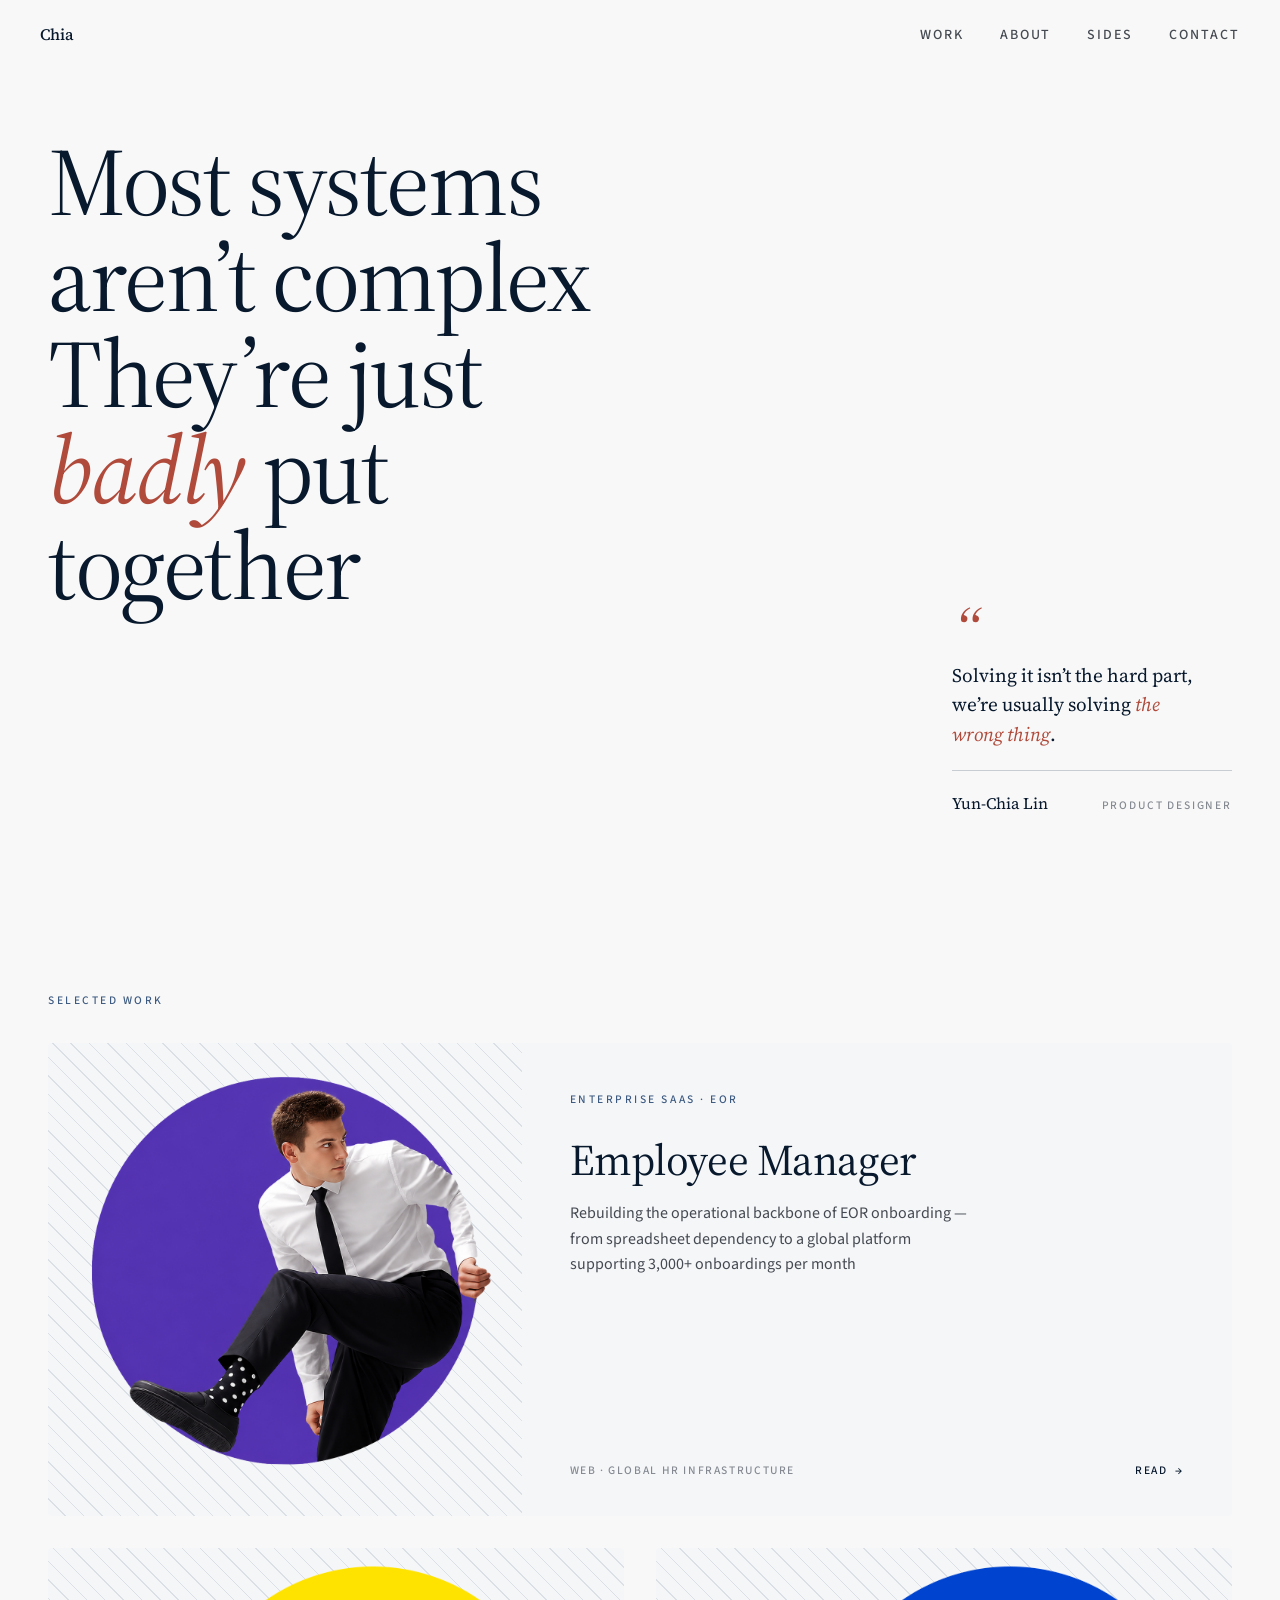
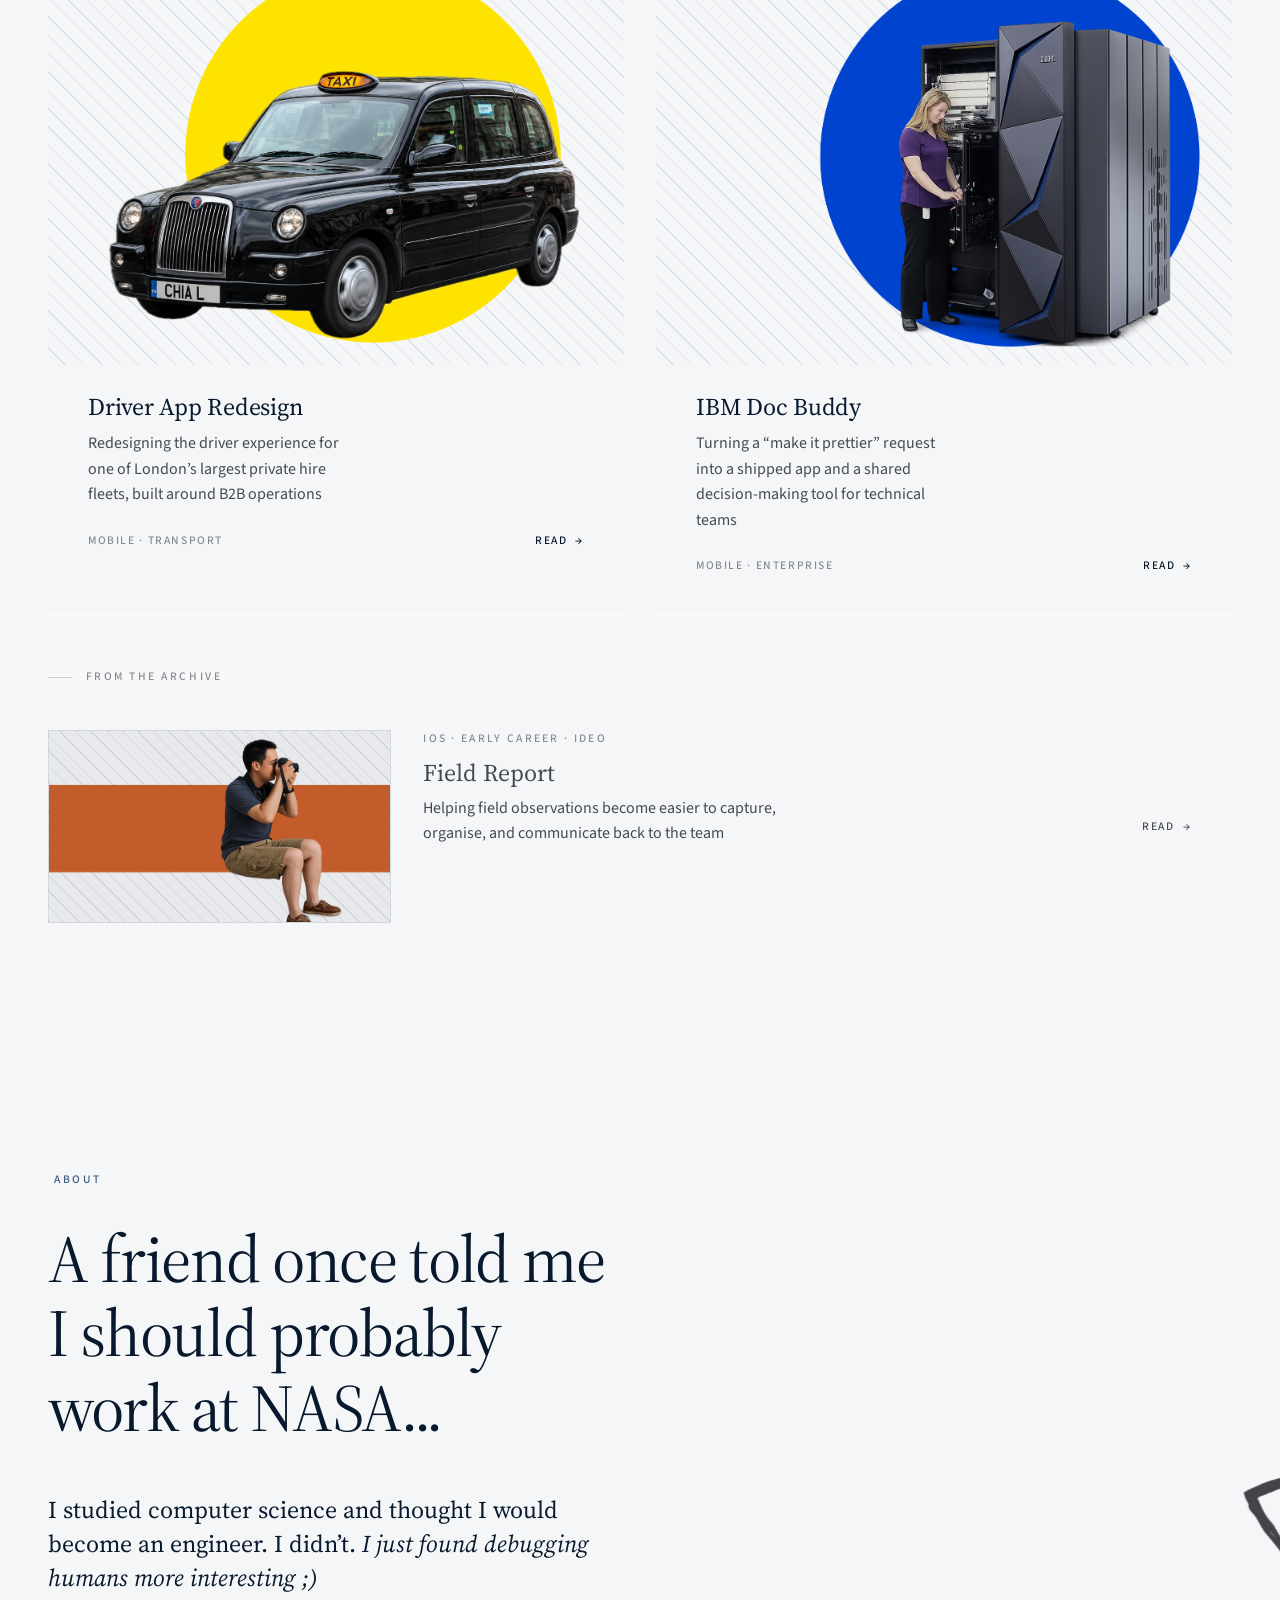
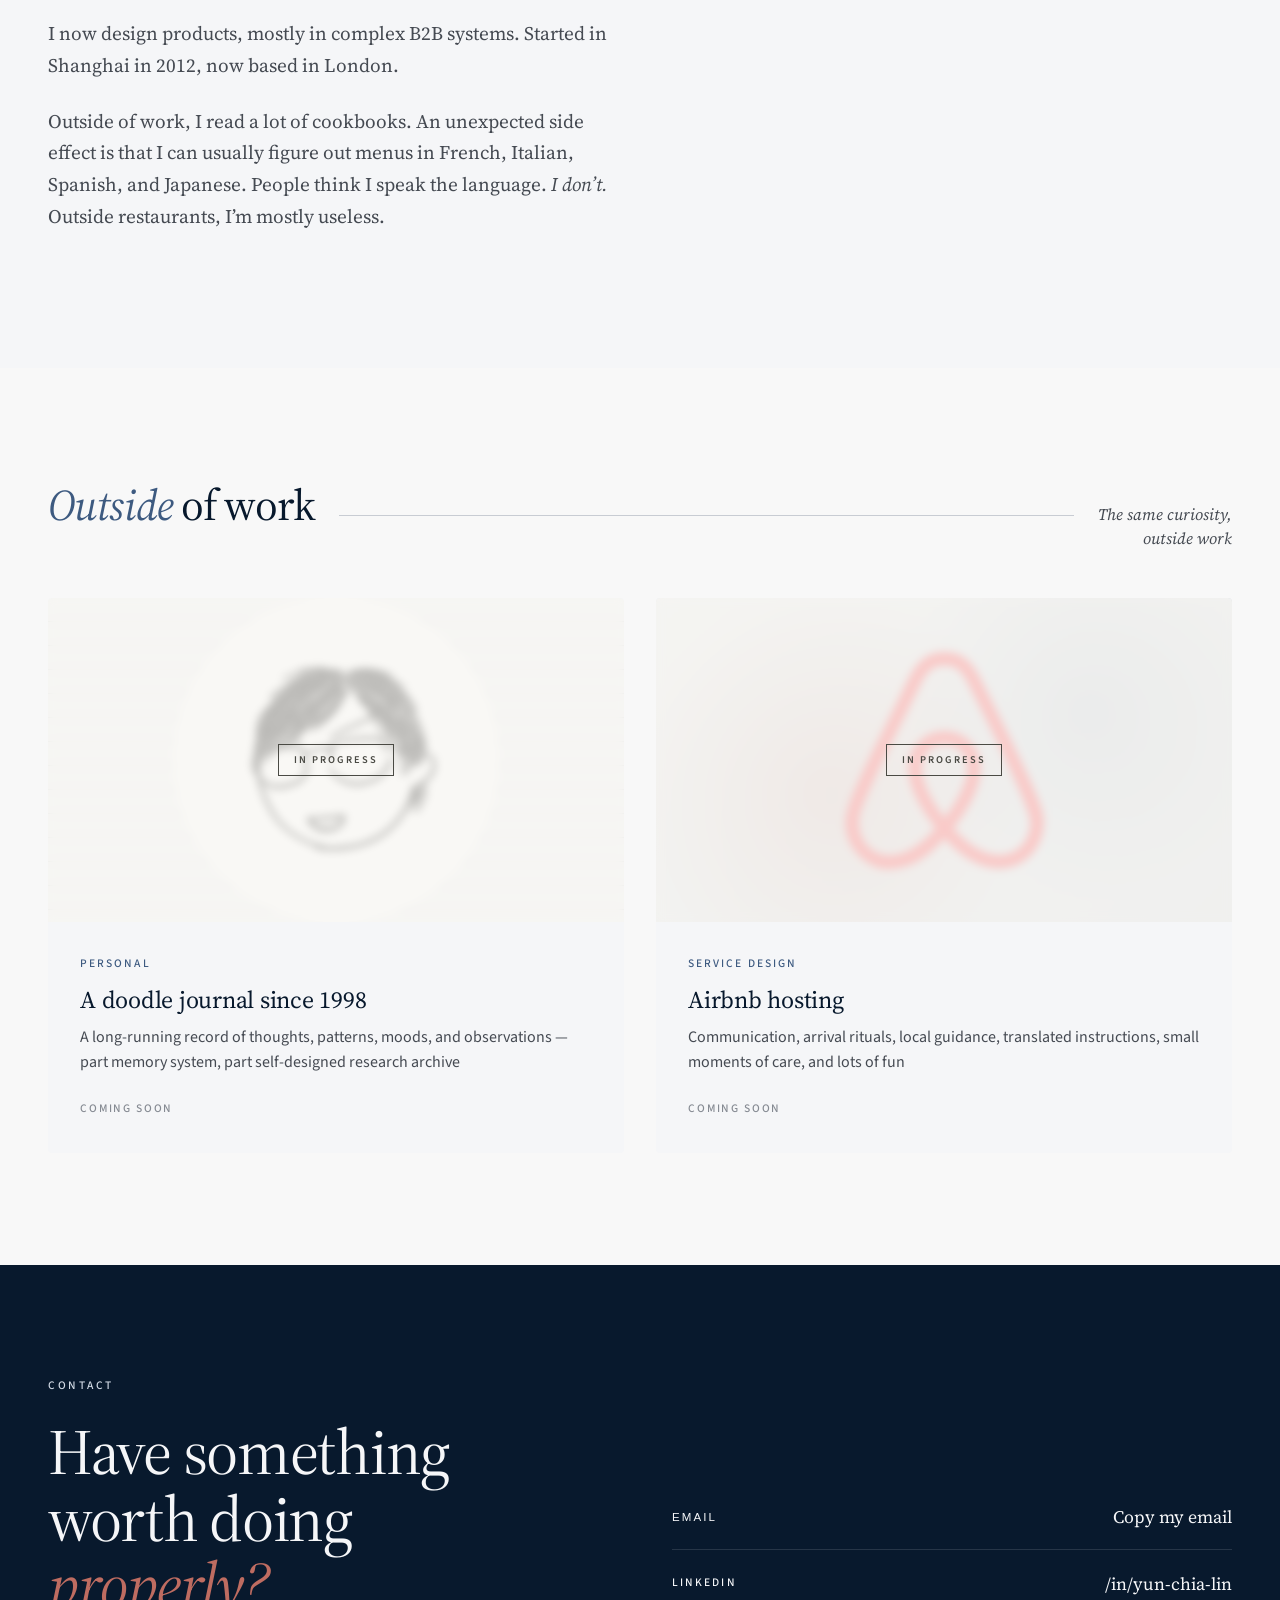
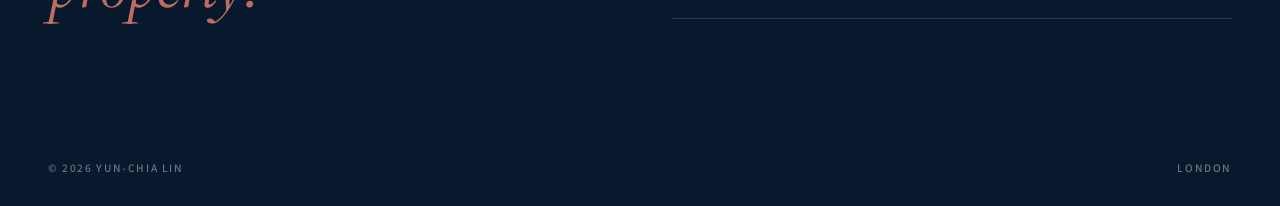
==== index.html @ 2fd7c0bf "added airbnb hosting draft" ====
<!DOCTYPE html><html lang="en"><head>


<meta charset="UTF-8">
<meta name="viewport" content="width=device-width, initial-scale=1.0">
<title>Yun-Chia Lin — Product Designer</title>
<meta name="description" content="Product designer with 10 years of experience. Based in London.">

<link rel="preconnect" href="https://fonts.googleapis.com">
<link rel="preconnect" href="https://fonts.gstatic.com" crossorigin="">
<link href="https://fonts.googleapis.com/css2?family=Source+Sans+3:wght@400;500;600&amp;family=Source+Serif+4:ital,opsz,wght@0,8..60,400;0,8..60,500;0,8..60,600;1,8..60,400&amp;display=swap" rel="stylesheet">

<link rel="stylesheet" href="assets/css/style.css">
<link rel="stylesheet" href="assets/css/index.css">

</head>
<body>

<a href="#main-content" class="skip-link">Skip to content</a>

<!-- NAV -->
<nav class="site-nav" id="siteNav">
  <a class="nav-logo" href="#top">Chia</a>
  <ul class="nav-links">
    <li><a href="#work">Work</a></li>
    <li><a href="#about">About</a></li>
    <li><a href="#side">Sides</a></li>
    <li><a href="#contact">Contact</a></li>
  </ul>
</nav>

<main id="main-content">

<!-- HERO -->
<header class="hero" id="top">
  <section class="hero-left">
    <div>
      <h1 class="hero-title">
        Most systems aren’t complex<br>
        They’re just <em>badly</em> put together
      </h1>
    </div>

  </section>

  <aside class="hero-right">
    <div class="hero-quote">
      <span class="mark">“</span>
      <p>Solving it isn’t the hard part, we’re usually solving <em>the wrong thing</em>.</p>
    </div>

    <div class="hero-sign">
      <span class="name">Yun-Chia Lin</span>
      <span>Product Designer</span>
    </div>
  </aside>
</header>

<!-- SELECTED WORK — INDEX-style head -->
<section class="section" id="work">
  <div class="container">
    <header class="head-index reveal">
      <div class="body">
        <div class="tag">Selected Work</div>
      </div>
    </header>

    <div class="work-grid">

      <!-- 01 — Employee Manager (featured) -->
      <a class="work-card feature reveal" href="work/employee-manager/index.html" aria-label="Employee Manager — Enterprise SaaS case study">
        <div class="thumb thumb-feature">
          <img src="assets/images/home/em-cover.png" alt="Employee Manager preview" loading="lazy">
        </div>
        <div class="body">
          <div>
            <div class="feature-tag">Enterprise SaaS · EOR</div>
            <h3 class="title">Employee Manager</h3>
            <p class="desc">
              Rebuilding the operational backbone of EOR onboarding — from spreadsheet dependency to a global platform supporting 3,000+ onboardings per month</p>
          </div>
          <div class="meta">
            <span>Web · Global HR infrastructure</span>
            <span class="read">Read <span class="arrow" aria-hidden="true">→</span></span>
          </div>
        </div>
      </a>

      <!-- 02 — Driver App -->
      <a class="work-card overflow-img reveal" data-delay="1" href="work/driver-app/index.html" aria-label="Driver App Redesign — Mobile Transport case study">
        <div class="thumb"><img src="assets/images/home/driver-cover.png" alt="Driver App Redesign preview" loading="lazy"></div>
        <h3 class="title">Driver App Redesign</h3>
        <p class="desc">Redesigning the driver experience for one of London’s largest private hire fleets, built around B2B operations</p>
        <div class="meta">
          <span>Mobile · Transport</span>
          <span class="read">Read <span class="arrow" aria-hidden="true">→</span></span>
        </div>
      </a>

      <!-- 03 — Doc Buddy -->
      <a class="work-card overflow-img reveal" data-delay="2" href="work/doc-buddy/index.html" aria-label="IBM Doc Buddy — Mobile Enterprise case study">
        <div class="thumb"><img src="assets/images/home/docbuddy-cover.png" alt="IBM Doc Buddy preview" loading="lazy"></div>
        <h3 class="title">IBM Doc Buddy</h3>
        <p class="desc">Turning a “make it prettier” request into a shipped app and a shared decision-making tool for technical teams</p>
        <div class="meta">
          <span>Mobile · Enterprise</span>
          <span class="read">Read <span class="arrow" aria-hidden="true">→</span></span>
        </div>
      </a>

    </div>

    <!-- Archive — older work, lighter visual weight -->
    <div class="archive-label reveal">From the archive</div>
    <a class="archive-card overflow-img reveal" data-delay="1" href="work/field-report/index.html" aria-label="Field Report — iOS IDEO case study">
      <div class="thumb">
        <img src="assets/images/home/fieldreport-cover.png" alt="Field Report preview" loading="lazy">
      </div>
      <div class="body">
        <span class="tag">iOS · Early career · IDEO</span>
        <h3 class="title">Field Report</h3>
        <p class="desc">Helping field observations become easier to capture, organise, and communicate back to the team</p>
      </div>
      <span class="arrow">Read <span aria-hidden="true">→</span></span>
    </a>
  </div>
</section>

<!-- ABOUT — STATEMENT-style head -->
<section class="section" id="about">
  <div class="container">
    <div class="about-wrap">
      <div class="about-left reveal">
        <div class="head-statement">
          <div class="tag">About</div>
          <h2 class="title">A friend once told me I should probably work at NASA...</h2>
        </div>
        <p>I studied computer science and thought I would become an engineer. I didn’t. <em> I just found debugging humans more interesting ;)</em></p>
        <p>I now design products, mostly in complex B2B systems. Started in Shanghai in 2012, now based in London. </p>
        <p>Outside of work, I read a lot of cookbooks. An unexpected side effect is that I can usually figure out menus in French, Italian, Spanish, and Japanese. People think I speak the language. <em> I don’t.</em> Outside restaurants, I’m mostly useless.</p>
      </div>

      <div class="about-right reveal" data-delay="1">
        <img src="assets/images/home/about_img.png" alt="Debugging on human is more interesting" loading="lazy">
      </div>
    </div>
  </div>
</section>

<!-- SIDE PROJECTS — INLINE-RULE head -->
<section class="section" id="side">
  <div class="container">
    <header class="head-inline reveal">
      <h2 class="title"><em>Outside</em> of work</h2>
      <span class="rule" aria-hidden="true"></span>
      <p class="caption">The same curiosity,<br>outside work</p>
    </header>

    <div class="side-grid">
      <div class="side-card reveal">
        <div class="side-thumb doodle">
          <img src="assets/images/home/doodle-cover.png" alt="Doodle journal" loading="lazy">
          <div class="wip-overlay" aria-hidden="true"><span>In progress</span></div>
        </div>
        <div class="side-body">
          <span class="side-tag">Personal</span>
          <h3 class="side-title">A doodle journal since 1998</h3>
          <p class="side-desc">A long-running record of thoughts, patterns, moods, and observations — part memory system, part self-designed research archive</p>
          <span class="side-wip-label">Coming soon</span>
        </div>
      </div>

      <div class="side-card reveal" data-delay="1">
        <div class="side-thumb airbnb">
          <img src="assets/images/home/airbnb-cover.png" alt="Airbnb hosting" loading="lazy">
          <div class="wip-overlay" aria-hidden="true"><span>In progress</span></div>
        </div>
        <div class="side-body">
          <span class="side-tag">Service Design</span>
          <h3 class="side-title">Airbnb hosting</h3>
          <p class="side-desc">Communication, arrival rituals, local guidance, translated instructions, small moments of care, and lots of fun</p>
          <span class="side-wip-label">Coming soon</span>
        </div>
      </div>
    </div>
  </div>
</section>

<!-- CONTACT -->
<section class="contact" id="contact">
  <div class="container">
    <div class="reveal">
      <div class="contact-eyebrow">Contact</div>
      <h2 class="contact-headline">Have something<br>worth doing<br><em>properly?</em></h2>
    </div>
    <div class="contact-list reveal" data-delay="1">
      <button class="copy-email-btn" type="button" aria-label="Copy email address to clipboard">
        <span class="k">Email</span>
        <span class="v" aria-live="polite">Copy my email</span>
      </button>
      <a href="https://linkedin.com/in/yunchialin" target="_blank" rel="noopener" aria-label="LinkedIn profile (opens in new tab)">
        <span class="k">LinkedIn</span>
        <span class="v">/in/yun-chia-lin</span>
      </a>
    </div>
  </div>
</section>

</main>

<footer>
  <div class="container">
    <div class="footer-inner">
      <span>© 2026 Yun-Chia Lin</span>
      <span>London</span>
    </div>
  </div>
</footer>

<script src="assets/js/index.js"></script>

</body></html>
---- assets/css/style.css ----
/* ─────────────────────────────────────────────
   PORTFOLIO — Global Stylesheet
   Yun-Chia Lin · 2026
   Shared by all pages. Page-specific styles live
   in index.css (homepage) or case-study.css (case studies).
   ───────────────────────────────────────────── */

/* ── TOKENS ── */
:root {
  --serif: 'Source Serif 4', Georgia, serif;
  --sans:  'Source Sans 3', system-ui, sans-serif;
  --yellow:        #F5D125;
  --yellow-muted:  #fdf3a3;
  --dark:          #1a1a18;
  --dark-surface:  #212119;
  --dark-surface-hover: #252521;
  --text-on-dark:  #a8a8a4;
  --mid:           #4a4a44;
  --light:         #f7f6f2;
  --white:         #ffffff;
  --col:         720px;
  --gap:         2rem;
}

/* ── RESET ── */
*, *::before, *::after { box-sizing: border-box; margin: 0; padding: 0; }
html { scroll-behavior: smooth; }
img { display: block; max-width: 100%; border-radius: 4px; }

/* ── SKIP LINK ── */
.skip-link {
  position: absolute;
  top: -100%;
  left: 1rem;
  z-index: 9999;
  padding: 0.75rem 1.25rem;
  background: var(--dark);
  color: var(--white);
  font-size: 0.8rem;
  font-weight: 600;
  letter-spacing: 0.1em;
  text-transform: uppercase;
  text-decoration: none;
  border-radius: 0 0 4px 4px;
  transition: top 0.2s ease;
}
.skip-link:focus { top: 0; }

/* ── FOCUS VISIBLE ── */
:focus-visible {
  outline: 2px solid currentColor;
  outline-offset: 3px;
  border-radius: 2px;
}

/* ── LAYOUT UTILITIES ── */
.container {
  max-width: 1100px;
  margin: 0 auto;
  padding: 0 3rem;
}
.section {
  padding: 7rem 0;
}
.section-sm {
  padding: 5rem 0;
}
.section-label {
  font-size: 0.7rem;
  letter-spacing: 0.2em;
  text-transform: uppercase;
  color: var(--mid);
  opacity: 0.6;
  margin-bottom: 0.75rem;
  font-weight: 500;
}
.section-title {
  font-family: var(--serif);
  font-size: clamp(1.8rem, 3vw, 2.6rem);
  font-weight: 400;
  line-height: 1.2;
  color: var(--dark);
  margin-bottom: 2rem;
  max-width: 30ch;
}
.body-text {
  font-size: 1rem;
  color: var(--mid);
  max-width: 72ch;
  line-height: 1.8;
  font-weight: 300;
}
.body-text + .body-text { margin-top: 1rem; }
.body-text strong { color: var(--dark); font-weight: 400; }
.divider {
  width: 48px;
  height: 2px;
  background: var(--yellow);
  margin: 2rem 0;
}

/* ── REVEAL ANIMATION ── */
.reveal {
  opacity: 0;
  transform: translateY(28px);
  transition: opacity 0.7s ease, transform 0.7s ease;
}
.reveal.visible {
  opacity: 1;
  transform: none;
}
.reveal-delay-1 { transition-delay: 0.1s; }
.reveal-delay-2 { transition-delay: 0.2s; }
.reveal-delay-3 { transition-delay: 0.3s; }
.reveal[data-delay="1"] { transition-delay: 0.08s; }
.reveal[data-delay="2"] { transition-delay: 0.16s; }
.reveal[data-delay="3"] { transition-delay: 0.24s; }

@media (prefers-reduced-motion: reduce) {
  .reveal {
    opacity: 1;
    transform: none;
    transition: none;
  }
}

/* ── RESPONSIVE ── */
@media (max-width: 900px) {
  .container { padding: 0 1.5rem; }
}
---- assets/css/index.css ----
/* ─────────────────────────────────────────
   v2 — Split Frame (revised)
   Palette: warm bone, near-black, muted sage accent
   Type:    Source Serif 4 + Source Sans 3
   ───────────────────────────────────────── */
:root {
  --bg:          oklch(98% 0 0);
  --bg-soft:     #e3e6ea;
  --paper:       #f5f6f8;   /* lighter cool paper */
  --ink:         #08192D;
  --ink-soft:    #454a52;
  --ink-muted:   #858a92;
  --rule:        #c8ccd3;
  --accent:      #3d5a80;   /* muted dusty blue (primary) */
  --accent-soft: #d3dbe6;
  --contrast:    #b04a3b;   /* warm terracotta (counterpoint) */
  --contrast-soft:#ecd6cf;
  --serif:       'Source Serif 4', Georgia, serif;
  --sans:        'Source Sans 3', system-ui, sans-serif;

  /* ── Type scale ── */
  --text-2xs:  0.65rem;   /* 10.4px — tiny labels, WIP badges */
  --text-xs:   0.72rem;   /* 11.5px — all-caps meta, tags, eyebrows */
  --text-sm:   0.875rem;  /* 14px   — nav links, secondary UI, captions */
  --text-base: 1rem;      /* 16px   — body */
  --text-md:   1.1rem;    /* 17.6px — key values, slightly prominent body */
  --text-lg:   1.2rem;    /* 19.2px — lede, pull quotes */
  --text-xl:   1.5rem;    /* 24px   — card titles */

  /* ── Leading (line-height) ── */
  --leading-none:    1;
  --leading-tight:   1.1;
  --leading-snug:    1.2;
  --leading-normal:  1.6;
  --leading-relaxed: 1.65;

  /* ── Tracking (letter-spacing) ── */
  --tracking-tight:   -0.025em;
  --tracking-snug:    -0.02em;
  --tracking-normal:  -0.01em;
  --tracking-wide:     0.14em;
  --tracking-wider:    0.18em;
  --tracking-widest:   0.22em;
}

body {
  background: var(--bg);
  color: var(--ink);
  font-family: var(--sans);
  font-size: var(--text-base);
  line-height: var(--leading-normal);
  -webkit-font-smoothing: antialiased;
  text-rendering: optimizeLegibility;
  font-optical-sizing: auto;
  font-feature-settings: "kern" 1, "liga" 1;
}
a { color: inherit; text-decoration: none; }

/* ── NAV ── */
nav.site-nav {
  position: sticky;
  top: 0;
  z-index: 50;
  display: flex;
  justify-content: space-between;
  align-items: center;
  padding: 1.4rem 2.5rem;
  background: color-mix(in srgb, var(--bg) 92%, transparent);
  backdrop-filter: blur(10px);
  -webkit-backdrop-filter: blur(10px);
  border-bottom: none;
  box-shadow: none;
  transition: box-shadow 0.3s ease, padding 0.3s ease;
}
nav.site-nav.scrolled {
  box-shadow: 0 1px 0 var(--rule);
  padding-top: 1rem;
  padding-bottom: 1rem;
}
.nav-logo {
  font-family: var(--serif);
  font-size: 1rem;
  font-weight: 500;
  display: flex;
  align-items: baseline;
  gap: 0.65rem;
  transition: opacity 0.2s ease;
}
.nav-logo:hover { opacity: 0.65; }
.nav-logo .mark {
  font-family: var(--sans);
  font-weight: 600;
  font-size: var(--text-xs);
  letter-spacing: 0.18em;
  color: var(--accent);
  border: 1px solid var(--accent);
  padding: 0.18rem 0.4rem;
  line-height: 1;
}
.nav-links { display: flex; gap: 2.25rem; list-style: none; }
.nav-links a {
  font-size: var(--text-sm);
  letter-spacing: 0.14em;
  text-transform: uppercase;
  color: var(--ink-soft);
  font-weight: 500;
  transition: color 0.2s ease;
}
.nav-links a:hover { color: var(--accent); }
.nav-links a[aria-current="page"] { color: var(--ink); font-weight: 600; }

/* ── HERO — split frame ── */
.hero {
  display: grid;
  grid-template-columns: 2.4fr minmax(280px, 1fr);
  min-height: 90vh;
}
.hero-right {
  padding: 4rem 3rem;
  display: flex;
  flex-direction: column;
  position: relative;
  overflow: hidden;
}

.hero-quote {
  position: relative;
  z-index: 1;
  margin-top: auto;
  margin-bottom: 1.25rem;
  animation: hero-rise linear both;
  animation-timeline: scroll(root);
  animation-range: 0px 420px;
}

.hero-sign {
  animation: hero-rise linear both;
  animation-timeline: scroll(root);
  animation-range: 60px 480px;
}

@keyframes hero-rise {
  from { transform: translateY(180px); opacity: 0; }
  to   { transform: translateY(0);     opacity: 1; }
}
.hero-quote .mark {
  font-family: var(--serif);
  font-style: italic;
  font-weight: 400;
  font-size: 4rem;
  line-height: 0.6;
  color: var(--contrast);
  display: block;
  margin-bottom: 0.5rem;
}
.hero-quote p {
  font-family: var(--serif);
  font-size: var(--text-lg);
  line-height: 1.55;
  color: var(--ink);
  max-width: 26ch;
}
.hero-quote p em { font-style: italic; color: var(--contrast); }

.hero-sign {
  position: relative;
  z-index: 1;
  border-top: 1px solid var(--rule);
  padding-top: 1.25rem;
  display: flex;
  justify-content: space-between;
  align-items: baseline;
  font-size: var(--text-xs);
  letter-spacing: 0.16em;
  text-transform: uppercase;
  color: var(--ink-muted);
  font-weight: 500;
}
.hero-sign .name {
  font-family: var(--serif);
  font-weight: 400;
  text-transform: none;
  letter-spacing: 0;
  font-size: 1rem;
  color: var(--ink);
}

.hero-left {
  padding: 4rem 3rem;
  display: flex;
  flex-direction: column;
  justify-content: space-between;
  position: relative;
  overflow: hidden;
}
.hero-eyebrow {
  font-family: var(--sans);
  font-size: var(--text-xs);
  letter-spacing: 0.22em;
  text-transform: uppercase;
  color: var(--accent);
  font-weight: 500;
  margin-bottom: 2rem;
  display: flex;
  align-items: center;
  gap: 0.85rem;
}
.hero-eyebrow::before {
  content: ''; width: 32px; height: 1px; background: var(--accent);
}
.hero-title {
  font-family: var(--serif);
  font-weight: 400;
  font-size: clamp(2.6rem, 7.5vw, 7rem);
  line-height: 1.0;
  letter-spacing: -0.025em;
  color: var(--ink);
  max-width: 14ch;
}
.hero-title em {
  font-style: italic;
  color: var(--contrast);
  font-weight: 400;
}
.hero-foot {
  margin-top: 3rem;
  padding-top: 1.75rem;
  border-top: 1px solid var(--rule);
  max-width: 60ch;
}
.hero-lede {
  font-family: var(--serif);
  font-size: clamp(1.1rem, 1.4vw, 1.3rem);
  line-height: 1.6;
  color: var(--ink-soft);
  font-weight: 400;
}
.hero-lede em { font-style: italic; color: var(--ink); }
.hero-meta {
  margin-top: 1.75rem;
  font-size: var(--text-sm);
  letter-spacing: 0.16em;
  text-transform: uppercase;
  color: var(--ink-muted);
  font-weight: 500;
  display: flex;
  flex-wrap: wrap;
  gap: 0.6rem 1.4rem;
}
.hero-meta .dot {
  display: inline-block;
  width: 4px; height: 4px;
  border-radius: 50%;
  background: var(--accent);
  margin: 0 0.6rem 2px 0;
  vertical-align: middle;
}

/* ── SECTION (base) ── */
.container {
  max-width: 1320px;
  margin: 0 auto;
  padding: 0 3rem;
}

/* ── Section head — INDEX style (Selected Work) ── */
.head-index {
  margin-bottom: 2rem;
}
.head-index .body {
  display: flex;
  flex-direction: column;
  gap: 1rem;
}
.head-index .tag {
  font-size: var(--text-xs);
  letter-spacing: 0.22em;
  text-transform: uppercase;
  color: var(--accent);
  font-weight: 500;
}
.head-index .title {
  font-family: var(--serif);
  font-weight: 400;
  font-size: clamp(2.2rem, 4.4vw, 3.6rem);
  line-height: 1.1;
  letter-spacing: -0.02em;
  max-width: 22ch;
}
.head-index .title em { font-style: italic; color: var(--accent); }
.head-index .meta {
  font-size: var(--text-xs);
  letter-spacing: 0.16em;
  text-transform: uppercase;
  color: var(--ink-muted);
  font-weight: 500;
  text-align: right;
  line-height: 1.6;
}

/* ── Section head — STATEMENT style (About) ── */
.head-statement {
  margin-bottom: 3rem;
  text-align: left;
}
.head-statement .tag {
  display: block;
  font-size: var(--text-xs);
  letter-spacing: 0.22em;
  text-transform: uppercase;
  color: var(--accent);
  font-weight: 500;
  margin-bottom: 2rem;
  padding-left: 0.4rem;
}
.head-statement .title {
  font-family: var(--serif);
  font-weight: 400;
  font-size: clamp(2.2rem, 5.2vw, 4.6rem);
  line-height: 1.12;
  letter-spacing: -0.02em;
  max-width: 18ch;
}
.head-statement .title em { font-style: italic; color: var(--contrast); }

/* ── Section head — INLINE RULE style (Side Projects) ── */
.head-inline {
  display: flex;
  align-items: baseline;
  gap: 1.5rem;
  margin-bottom: 3rem;
  flex-wrap: wrap;
}
.head-inline .title {
  font-family: var(--serif);
  font-weight: 400;
  font-size: clamp(2rem, 3.4vw, 2.8rem);
  line-height: 1.15;
  letter-spacing: -0.02em;
  color: var(--ink);
}
.head-inline .title em { font-style: italic; color: var(--accent); }
.head-inline .rule {
  flex: 1 1 80px;
  min-width: 60px;
  height: 1px;
  background: var(--rule);
  align-self: center;
}
.head-inline .caption {
  font-family: var(--serif);
  font-style: italic;
  color: var(--ink-soft);
  max-width: 32ch;
  text-align: right;
  line-height: 1.5;
}

/* ── WORK GRID ── */
.work-grid {
  display: grid;
  grid-template-columns: repeat(2, 1fr);
  gap: 2rem;
}
.work-card {
  background: var(--paper);
  padding: 2.5rem 2.5rem 2.25rem;
  border-radius: 4px;
  display: grid;
  grid-template-rows: auto 1fr auto;
  box-shadow: 0 0 0 rgba(20, 23, 28, 0);
  transition: transform 0.4s ease, box-shadow 0.4s ease;
  position: relative;
  min-height: 420px;
}
.work-card .thumb {
  background-image:
    repeating-linear-gradient(
      45deg,
      transparent 0 12px,
      color-mix(in srgb, var(--accent) 14%, transparent) 12px 13px
    );
  display: grid;
  place-items: center;
  position: relative;
  overflow: hidden;
}
.work-card .thumb-label {
  font-family: var(--serif);
  font-style: italic;
  font-size: var(--text-sm);
  color: var(--ink-soft);
  background: var(--paper);
  padding: 0.4rem 0.85rem;
  border: 1px solid var(--rule);
}
.work-card .title {
  font-family: var(--serif);
  font-size: var(--text-xl);
  line-height: 1.2;
  margin-bottom: 0.6rem;
  font-weight: 400;
  letter-spacing: -0.01em;
}
.work-card .desc {
  color: var(--ink-soft);
  line-height: 1.6;
  max-width: 42ch;
}
.work-card .meta {
  margin-top: 1.5rem;
  display: flex;
  justify-content: space-between;
  align-items: center;
  font-size: var(--text-xs);
  letter-spacing: 0.14em;
  text-transform: uppercase;
  color: var(--ink-muted);
  font-weight: 500;
}
.work-card .meta .read {
  display: inline-flex;
  align-items: center;
  gap: 0.5rem;
  color: var(--ink);
}
.work-card .meta .read .arrow { transition: transform 0.3s ease; }
.work-card:hover { transform: translateY(-3px); box-shadow: 0 8px 12px rgba(20, 23, 28, 0.1); }
.work-card:hover .meta .read .arrow { transform: translateX(6px); }

/* overflow-img: no card padding + no negative-margin thumb (Safari compat)
   Padding moves onto text elements; thumb sits flush at top of card.
   grid-template-rows reset to all-auto so title row doesn't get 1fr expansion. */
.work-card.overflow-img {
  padding: 0;
  grid-template-rows: auto auto auto auto;
  min-height: 0;
  align-content: start;
}
.work-card.overflow-img .thumb {
  overflow: hidden;
  border-radius: 4px 4px 0 0;
}
.work-card.overflow-img .thumb img,
.archive-card.overflow-img .thumb img {
  width: 100%;
  height: auto;
  display: block;
}
.work-card.overflow-img .title,
.work-card.overflow-img .desc,
.work-card.overflow-img .meta {
  padding-left: 2.5rem;
  padding-right: 2.5rem;
}
.work-card.overflow-img .title { padding-top: 1.75rem; }
.work-card.overflow-img .meta { padding-bottom: 2.25rem; }

/* feature card spans both cols */
.work-card.feature {
  grid-column: 1 / -1;
  display: grid;
  grid-template-columns: 2fr 3fr;
  gap: 0;
  padding: 0;
  min-height: 0;
}
.work-card.feature .thumb {
  min-height: 100%;
  height: 100%;
}
.work-card .thumb img {
  width: 100%; height: 100%;
  object-fit: cover;
  display: block;
}
.work-card.feature .thumb-feature {
  background-image:
    repeating-linear-gradient(
      45deg,
      transparent 0 12px,
      color-mix(in srgb, var(--accent) 14%, transparent) 12px 13px
    );
}
.work-card.feature .body {
  padding: 3rem 3rem 2.25rem;
  display: flex;
  flex-direction: column;
  justify-content: space-between;
  min-height: 460px;
}
.work-card.feature .feature-tag {
  font-size: var(--text-xs);
  letter-spacing: 0.22em;
  text-transform: uppercase;
  color: var(--accent);
  font-weight: 500;
  margin-bottom: 1.75rem;
}
.work-card.feature .title {
  font-size: clamp(2.2rem, 3.4vw, 2.9rem);
  line-height: 1.1;
  margin-bottom: 1rem;
}
.work-card.feature .desc { font-size: 1rem; max-width: 50ch; }

/* ── ABOUT ── */
#about { background: var(--paper); overflow-x: clip; }
.about-wrap {
  display: grid;
  grid-template-columns: 1.1fr 1fr;
  gap: 4rem;
  align-items: stretch;
}
.about-left {
  position: relative;
  z-index: 1;
}
.about-left p {
  font-family: var(--serif);
  font-size: var(--text-lg);
  line-height: 1.65;
  color: var(--ink-soft);
  margin-bottom: 1.5rem;
}
.about-left p:first-of-type {
  font-size: var(--text-xl);
  color: var(--ink);
  line-height: 1.4;
}
.about-left p em { font-style: italic; }

.about-right {
  position: relative;
  background: var(--paper);
  overflow: visible;
}
.about-right img {
  position: absolute;
  top: 50%;
  left: 50%;
  transform: translate(-50%, -50%);
  height: 80%;
  width: auto;
  max-width: none;
  display: block;
  will-change: transform;
}
.about-right .row {
  display: grid;
  grid-template-columns: 130px 1fr;
  gap: 1.5rem;
  padding: 1.5rem 1.75rem;
  border-bottom: 1px solid var(--rule);
  align-items: baseline;
}
.about-right .row:last-child { border-bottom: none; }
.about-right .k {
  font-size: var(--text-xs);
  letter-spacing: 0.16em;
  text-transform: uppercase;
  color: var(--ink-muted);
  font-weight: 500;
}
.about-right .v {
  font-family: var(--serif);
  font-size: var(--text-md);
  color: var(--ink);
  line-height: 1.45;
}
.about-right .v small {
  display: block;
  font-family: var(--sans);
  font-size: var(--text-sm);
  color: var(--ink-muted);
  margin-top: 0.2rem;
}

/* ── SIDE PROJECTS ── */
.side-grid {
  display: grid;
  grid-template-columns: 1fr 1fr;
  gap: 2rem;
}
.side-card {
  display: block;
  background: var(--paper);
  padding: 0;
  border-radius: 4px;
  box-shadow: 0 0 0 rgba(20, 23, 28, 0);
  transition: transform 0.4s ease, box-shadow 0.4s ease;
  overflow: hidden;
}
a.side-card:hover {
  transform: translateY(-3px);
  box-shadow: 0 8px 12px rgba(20, 23, 28, 0.1);
}
.side-thumb {
  aspect-ratio: 16 / 9;
  display: grid;
  place-items: center;
  position: relative;
  overflow: hidden;
}
.side-thumb.airbnb {
  background:
    radial-gradient(circle at 30% 60%, rgba(176, 74, 59, 0.20) 0, transparent 45%),
    radial-gradient(circle at 75% 35%, rgba(61, 90, 128, 0.14) 0, transparent 40%),
    linear-gradient(135deg, #eef0f2 0%, #dde1e7 100%);
}
.side-thumb.airbnb img {
  display: block;
}
.side-thumb.doodle {
  background-image:
    linear-gradient(transparent 23px, color-mix(in srgb, var(--ink-muted) 28%, transparent) 23px, color-mix(in srgb, var(--ink-muted) 28%, transparent) 24px, transparent 24px);
  background-size: 100% 24px;
}
.side-thumb.doodle img {
  position: absolute;
  top: 0; left: 0;
  width: 100%;
  height: 100%;
  object-fit: contain;
  object-position: center;
}
.side-thumb-label {
  position: relative; z-index: 1;
  font-family: var(--serif);
  font-style: italic;
  font-size: var(--text-sm);
  color: var(--ink-soft);
  background: var(--paper);
  padding: 0.45rem 0.9rem;
  border: 1px solid var(--rule);
}
.side-body { padding: 1.75rem 2rem 2rem; }
.side-tag {
  display: inline-block;
  font-size: var(--text-xs);
  letter-spacing: 0.18em;
  text-transform: uppercase;
  color: var(--accent);
  font-weight: 500;
  margin-bottom: 0.8rem;
}
.side-title {
  font-family: var(--serif);
  font-size: var(--text-xl);
  line-height: 1.2;
  margin-bottom: 0.6rem;
  font-weight: 400;
  letter-spacing: -0.01em;
}
.side-desc {
  font-size: 1rem;
  color: var(--ink-soft);
  line-height: 1.6;
}
.side-cta {
  display: inline-flex;
  align-items: center;
  gap: 0.5rem;
  margin-top: 1.5rem;
  font-size: var(--text-xs);
  letter-spacing: 0.16em;
  text-transform: uppercase;
  font-weight: 500;
  color: var(--ink);
}
.side-cta .arrow { transition: transform 0.3s ease; }
.side-card:hover .side-cta .arrow { transform: translateX(6px); }

/* WIP — corner ribbon */
.side-thumb .wip-ribbon {
  position: absolute;
  top: 16px; right: -28px;
  width: 110px;
  text-align: center;
  background: var(--dark);
  color: var(--white);
  font-size: var(--text-2xs);
  letter-spacing: 0.18em;
  text-transform: uppercase;
  font-weight: 600;
  padding: 5px 0;
  transform: rotate(45deg);
  z-index: 2;
}

/* WIP — frosted overlay */
.side-thumb .wip-overlay {
  position: absolute;
  inset: 0;
  background: rgba(247, 246, 242, 0.72);
  backdrop-filter: blur(4px);
  -webkit-backdrop-filter: blur(4px);
  display: flex;
  align-items: center;
  justify-content: center;
  z-index: 2;
}
.side-thumb .wip-overlay span {
  font-size: var(--text-2xs);
  letter-spacing: 0.2em;
  text-transform: uppercase;
  font-weight: 600;
  color: var(--mid);
  border: 1px solid var(--mid);
  padding: 0.4rem 0.9rem;
}

/* WIP — muted CTA */
.side-wip-label {
  display: inline-flex;
  align-items: center;
  gap: 0.5rem;
  margin-top: 1.5rem;
  font-size: var(--text-xs);
  letter-spacing: 0.16em;
  text-transform: uppercase;
  font-weight: 500;
  color: var(--ink-muted);
}

/* ── CONTACT ── */
.contact {
  padding: 7rem 0;
  background: var(--ink);
  color: var(--paper);
  border-bottom: 1px solid var(--ink);
}
.contact .container {
  display: grid;
  grid-template-columns: 1fr 1fr;
  gap: 4rem;
  align-items: end;
}
.contact-eyebrow {
  font-size: var(--text-xs);
  letter-spacing: 0.22em;
  text-transform: uppercase;
  color: var(--accent-soft);
  font-weight: 500;
  margin-bottom: 1.5rem;
}
.contact-headline {
  font-family: var(--serif);
  font-size: clamp(2.2rem, 5vw, 4.4rem);
  line-height: 1.04;
  letter-spacing: -0.02em;
  font-weight: 400;
}
.contact-headline em { font-style: italic; color: color-mix(in srgb, var(--contrast) 80%, var(--paper)); }
.contact-list { display: flex; flex-direction: column; }
.contact-list a {
  display: flex;
  justify-content: space-between;
  align-items: center;
  padding: 1.25rem 0;
  border-bottom: 1px solid rgba(255,255,255,0.12);
  transition: padding 0.3s ease;
}
.contact-list .k {
  font-size: var(--text-xs);
  letter-spacing: 0.18em;
  text-transform: uppercase;
  color: var(--paper);
  font-weight: 500;
}
.contact-list .v {
  font-family: var(--serif);
  font-size: var(--text-md);
  color: var(--paper);
  transition: color 0.3s ease;
}
.contact-list a:hover { padding-left: 0.75rem; }
.contact-list a:hover .v { color: color-mix(in srgb, var(--accent) 50%, var(--paper)); }
.copy-email-btn {
  background: none; border: none; cursor: pointer; width: 100%; text-align: left;
  display: flex; justify-content: space-between; align-items: center;
  padding: 1.25rem 0;
  border-bottom: 1px solid rgba(255,255,255,0.12);
  transition: padding 0.3s ease;
}
.copy-email-btn:hover { padding-left: 0.75rem; }
.copy-email-btn:hover .v { color: color-mix(in srgb, var(--accent) 50%, var(--paper)); }

/* ── FOOTER ── */
footer { padding: 1.75rem 0; background: var(--ink); }
.footer-inner {
  display: flex;
  justify-content: space-between;
  align-items: center;
  font-size: var(--text-xs);
  letter-spacing: 0.14em;
  text-transform: uppercase;
  color: rgba(255,255,255,0.4);
  font-weight: 500;
}
.footer-inner .colophon {
  font-family: var(--serif);
  font-style: italic;
  text-transform: none;
  letter-spacing: 0;
  font-size: var(--text-sm);
  color: rgba(255,255,255,0.55);
}

/* ── ARCHIVE CARD ── */
.archive-label {
  font-size: var(--text-xs);
  letter-spacing: 0.22em;
  text-transform: uppercase;
  color: var(--ink-muted);
  font-weight: 500;
  margin: 3.5rem 0 1.25rem;
  display: flex;
  align-items: center;
  gap: 0.85rem;
  opacity: 1;
}
.archive-label::before {
  content: '';
  width: 24px; height: 1px; background: var(--rule);
}
.archive-card {
  display: grid;
  grid-template-columns: 1fr 2fr auto;
  gap: 2rem;
  align-items: start;
  padding: 1.5rem 2.5rem 1.5rem 0;
  border-radius: 4px;
  background: var(--paper);
  color: var(--ink-soft);
  box-shadow: 0 0 0 rgba(20, 23, 28, 0);
  transition: transform 0.4s ease, box-shadow 0.4s ease;
}
.archive-card.reveal { opacity: 0; transform: translateY(24px); }
.archive-card.reveal.visible { opacity: 1; transform: none; }
.archive-card.reveal.visible:hover { opacity: 1; }
.archive-card:hover { transform: translateY(-3px); box-shadow: 0 8px 12px rgba(20, 23, 28, 0.1); }
.archive-card .thumb {
  aspect-ratio: 16 / 9;
  background: color-mix(in srgb, var(--ink-muted) 12%, transparent);
  background-image:
    repeating-linear-gradient(
      45deg,
      transparent 0 10px,
      color-mix(in srgb, var(--ink-muted) 22%, transparent) 10px 11px
    );
  display: grid;
  place-items: center;
  position: relative;
  overflow: hidden;
  border: 1px solid color-mix(in srgb, var(--ink-muted) 18%, transparent);
}
.archive-card .thumb-label {
  font-family: var(--serif);
  font-style: italic;
  font-size: var(--text-sm);
  color: var(--ink-muted);
  background: var(--bg);
  padding: 0.35rem 0.7rem;
  border: 1px solid var(--rule);
}
.archive-card .body {
  display: flex;
  flex-direction: column;
  gap: 0.5rem;
  min-width: 0;
}
.archive-card .tag {
  font-size: var(--text-xs);
  letter-spacing: 0.2em;
  text-transform: uppercase;
  color: var(--ink-muted);
  font-weight: 500;
}
.archive-card .title {
  font-family: var(--serif);
  font-size: var(--text-xl);
  line-height: 1.3;
  color: var(--ink-soft);
  font-weight: 400;
  letter-spacing: -0.005em;
  transition: color 0.3s ease;
}
.archive-card:hover .title { color: var(--ink); }
.archive-card .desc {
  line-height: 1.55;
  max-width: 48ch;
}
.archive-card .arrow {
  font-size: var(--text-xs);
  letter-spacing: 0.16em;
  text-transform: uppercase;
  font-weight: 500;
  display: inline-flex;
  align-items: center;
  gap: 0.5rem;
  align-self: center;
}
.archive-card .arrow span { transition: transform 0.3s ease; }
.archive-card:hover .arrow { color: var(--ink); }
.archive-card:hover .arrow span { transform: translateX(4px); }

/* ── RESPONSIVE ── */
@media (max-width: 1000px) {
  .hero { grid-template-columns: 1fr; min-height: 0; }
  .hero-right {
    border-right: none;
    border-bottom: 1px solid var(--rule);
    padding: 3rem 1.5rem;
  }
  .hero-left { padding: 3rem 1.5rem 4rem; }
  .work-grid { grid-template-columns: 1fr; }
  .work-card { min-height: 0; padding: 2rem 1.75rem; }
  .work-card.overflow-img .title,
  .work-card.overflow-img .desc,
  .work-card.overflow-img .meta { padding-left: 1.75rem; padding-right: 1.75rem; }
  .work-card.overflow-img .title { padding-top: 1.5rem; }
  .work-card.feature { grid-template-columns: 1fr; grid-column: 1 / -1; }
  .work-card.feature .thumb { aspect-ratio: auto; min-height: 0; }
  .work-card.feature .thumb img { position: static; height: auto; object-fit: unset; }
  .work-card.feature .body { padding: 2rem 1.75rem; min-height: 0; }
  .about-wrap { grid-template-columns: 1fr; gap: 2.5rem; }
  .about-right { display: block; overflow: hidden; }
  .about-right img { position: static; transform: none; width: 100%; height: auto; }
  .side-grid { grid-template-columns: 1fr; }
  .contact .container { grid-template-columns: 1fr; gap: 2.5rem; }
  .container { padding: 0 1.5rem; }
  .section { padding: 4rem 0; }
  .archive-card { grid-template-columns: 1fr; gap: 1.25rem; padding: 1rem; }
  .archive-card .thumb { aspect-ratio: 16 / 9; }
  .archive-card .arrow { justify-self: start; }
  .head-inline .caption { text-align: left; flex-basis: 100%; }
  nav.site-nav { padding: 1rem 1.25rem; }
  .nav-links { gap: 1.25rem; }
  .nav-links a { font-size: var(--text-xs); letter-spacing: 0.1em; }
  .footer-inner { flex-direction: column; gap: 0.6rem; align-items: flex-start; }
}
@media (max-width: 480px) {
  .nav-links a { font-size: 0.65rem; }
  .nav-logo { font-size: 0.92rem; }
  .nav-logo .mark { font-size: 0.62rem; }
  .head-statement .title { font-size: 2rem; }
}
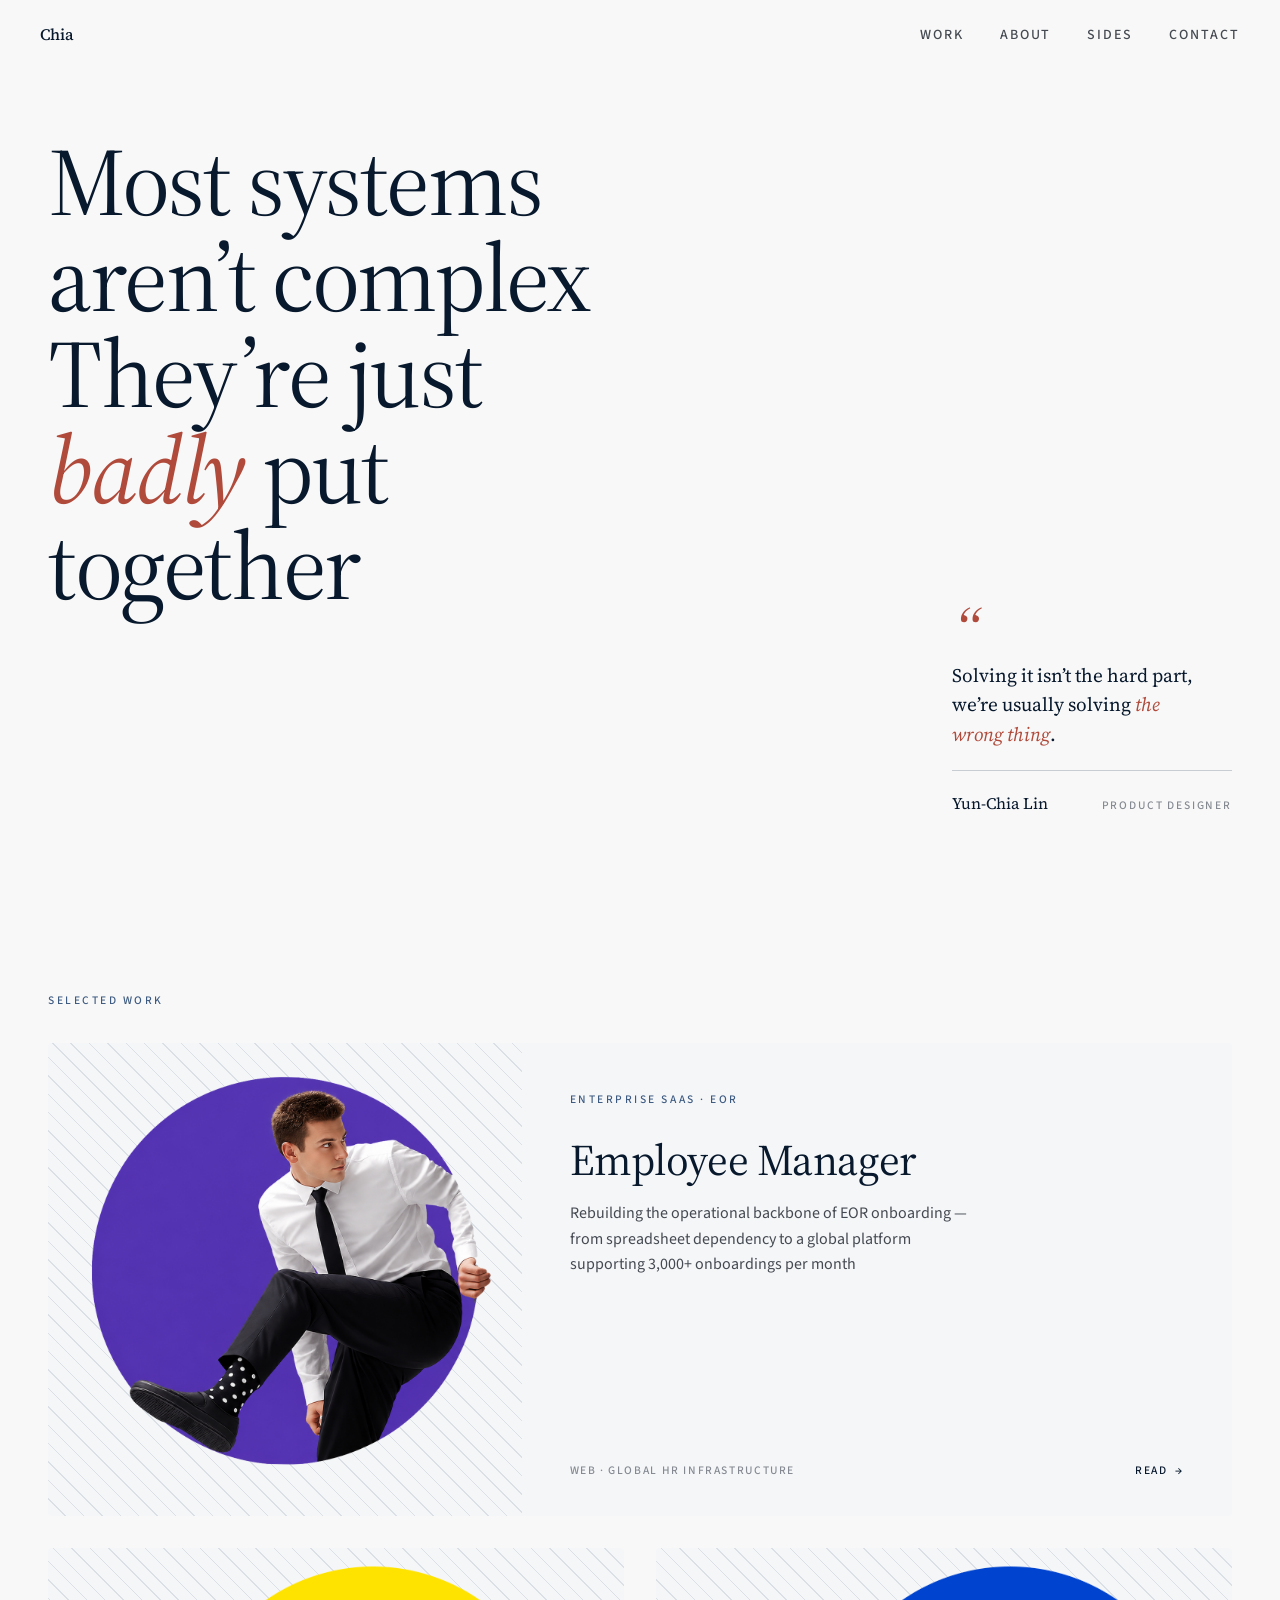
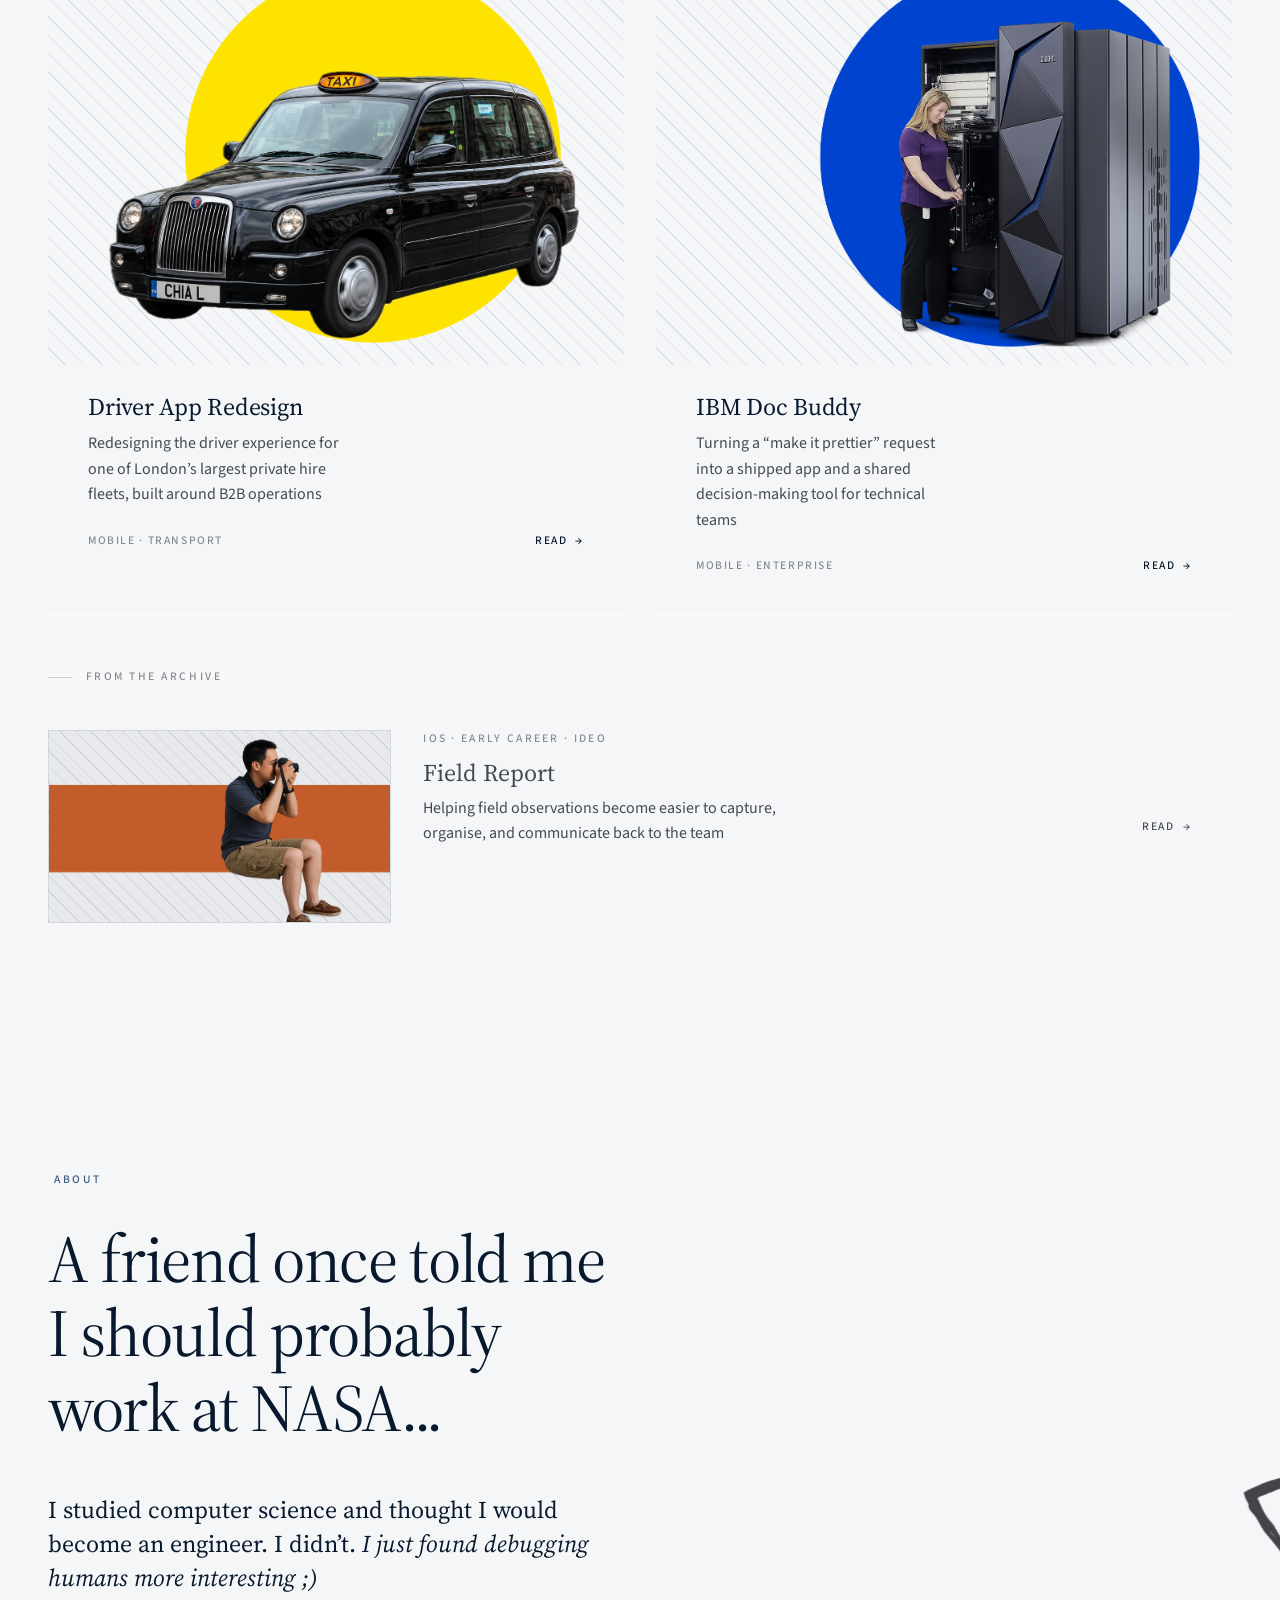
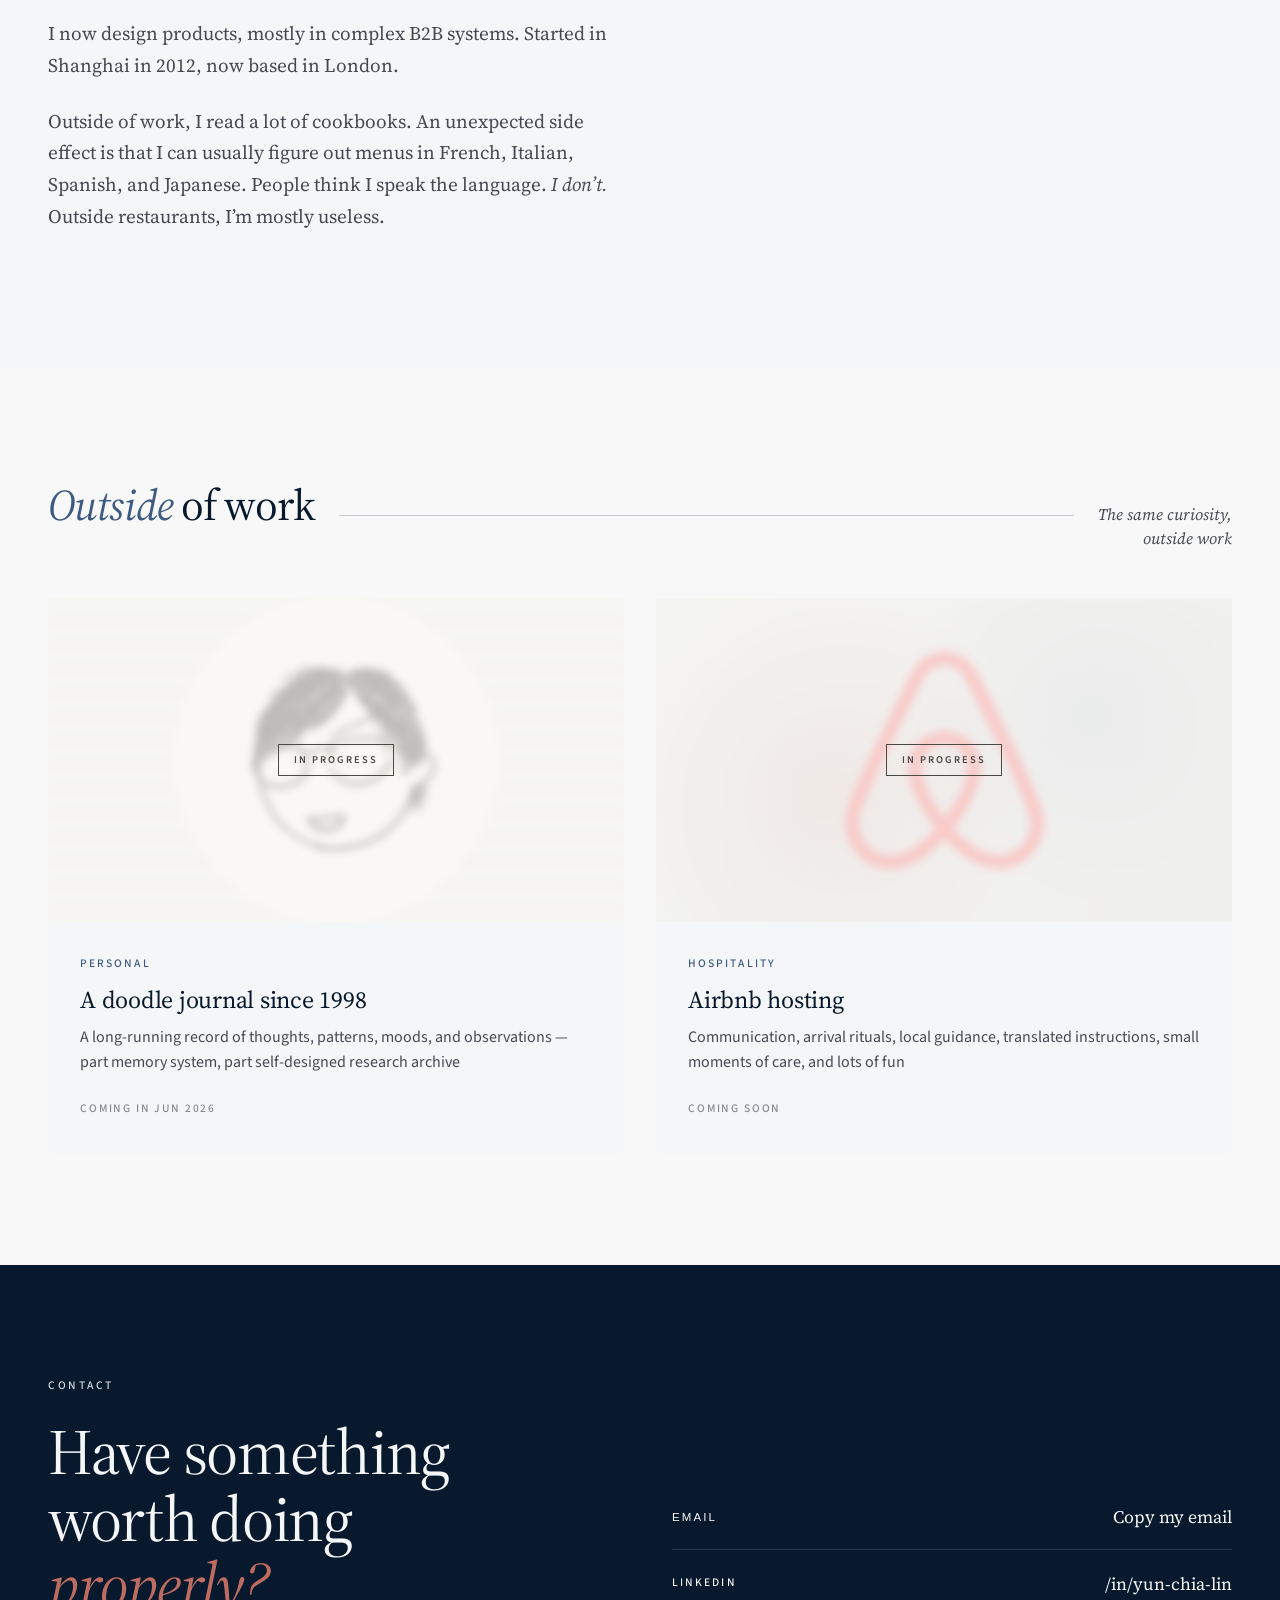
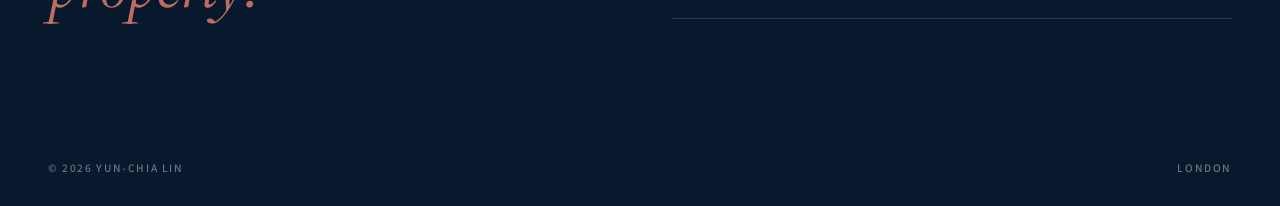
==== commit 4d5d10af: "refined airbnb 1st section" ====
--- a/index.html
+++ b/index.html
@@ -166,7 +166,7 @@
           <span class="side-tag">Personal</span>
           <h3 class="side-title">A doodle journal since 1998</h3>
           <p class="side-desc">A long-running record of thoughts, patterns, moods, and observations — part memory system, part self-designed research archive</p>
-          <span class="side-wip-label">Coming soon</span>
+          <span class="side-wip-label">Coming in Jun 2026</span>
         </div>
       </div>
 
@@ -176,7 +176,7 @@
           <div class="wip-overlay" aria-hidden="true"><span>In progress</span></div>
         </div>
         <div class="side-body">
-          <span class="side-tag">Service Design</span>
+          <span class="side-tag">Hospitality</span>
           <h3 class="side-title">Airbnb hosting</h3>
           <p class="side-desc">Communication, arrival rituals, local guidance, translated instructions, small moments of care, and lots of fun</p>
           <span class="side-wip-label">Coming soon</span>
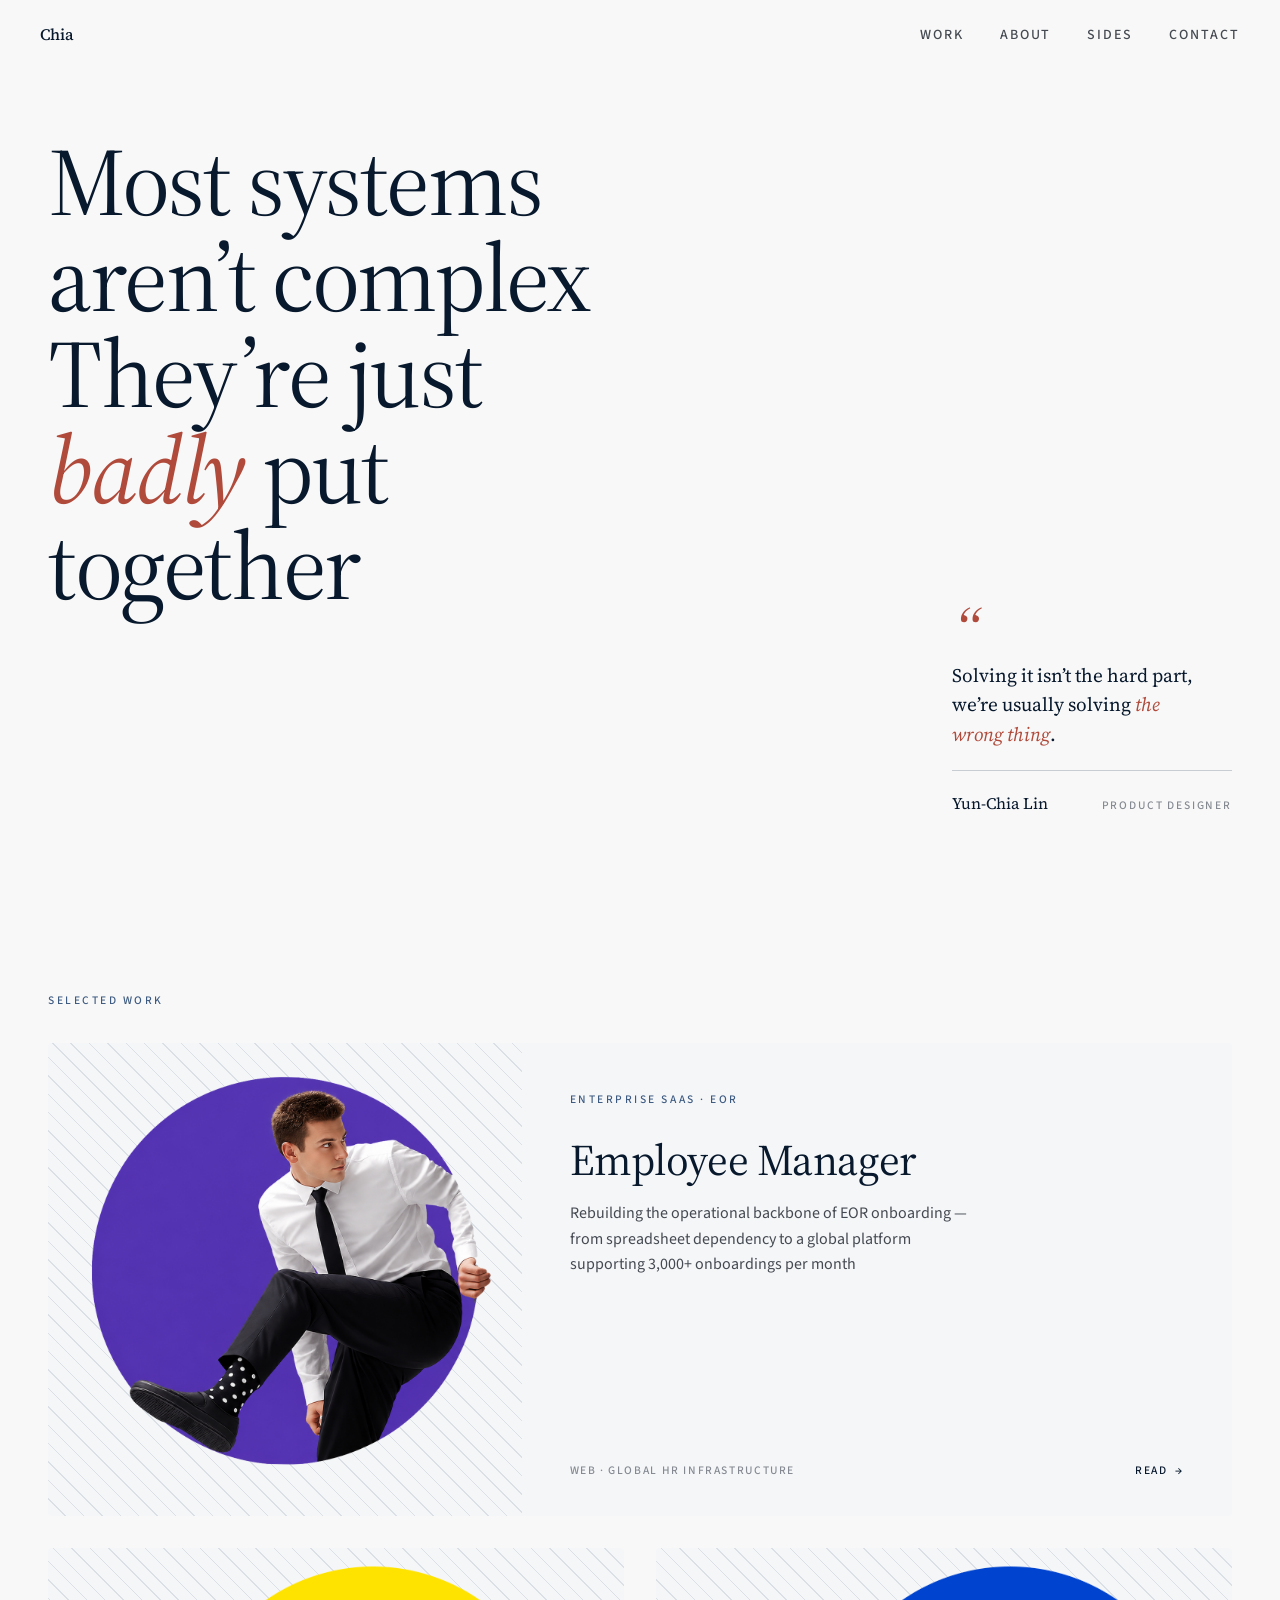
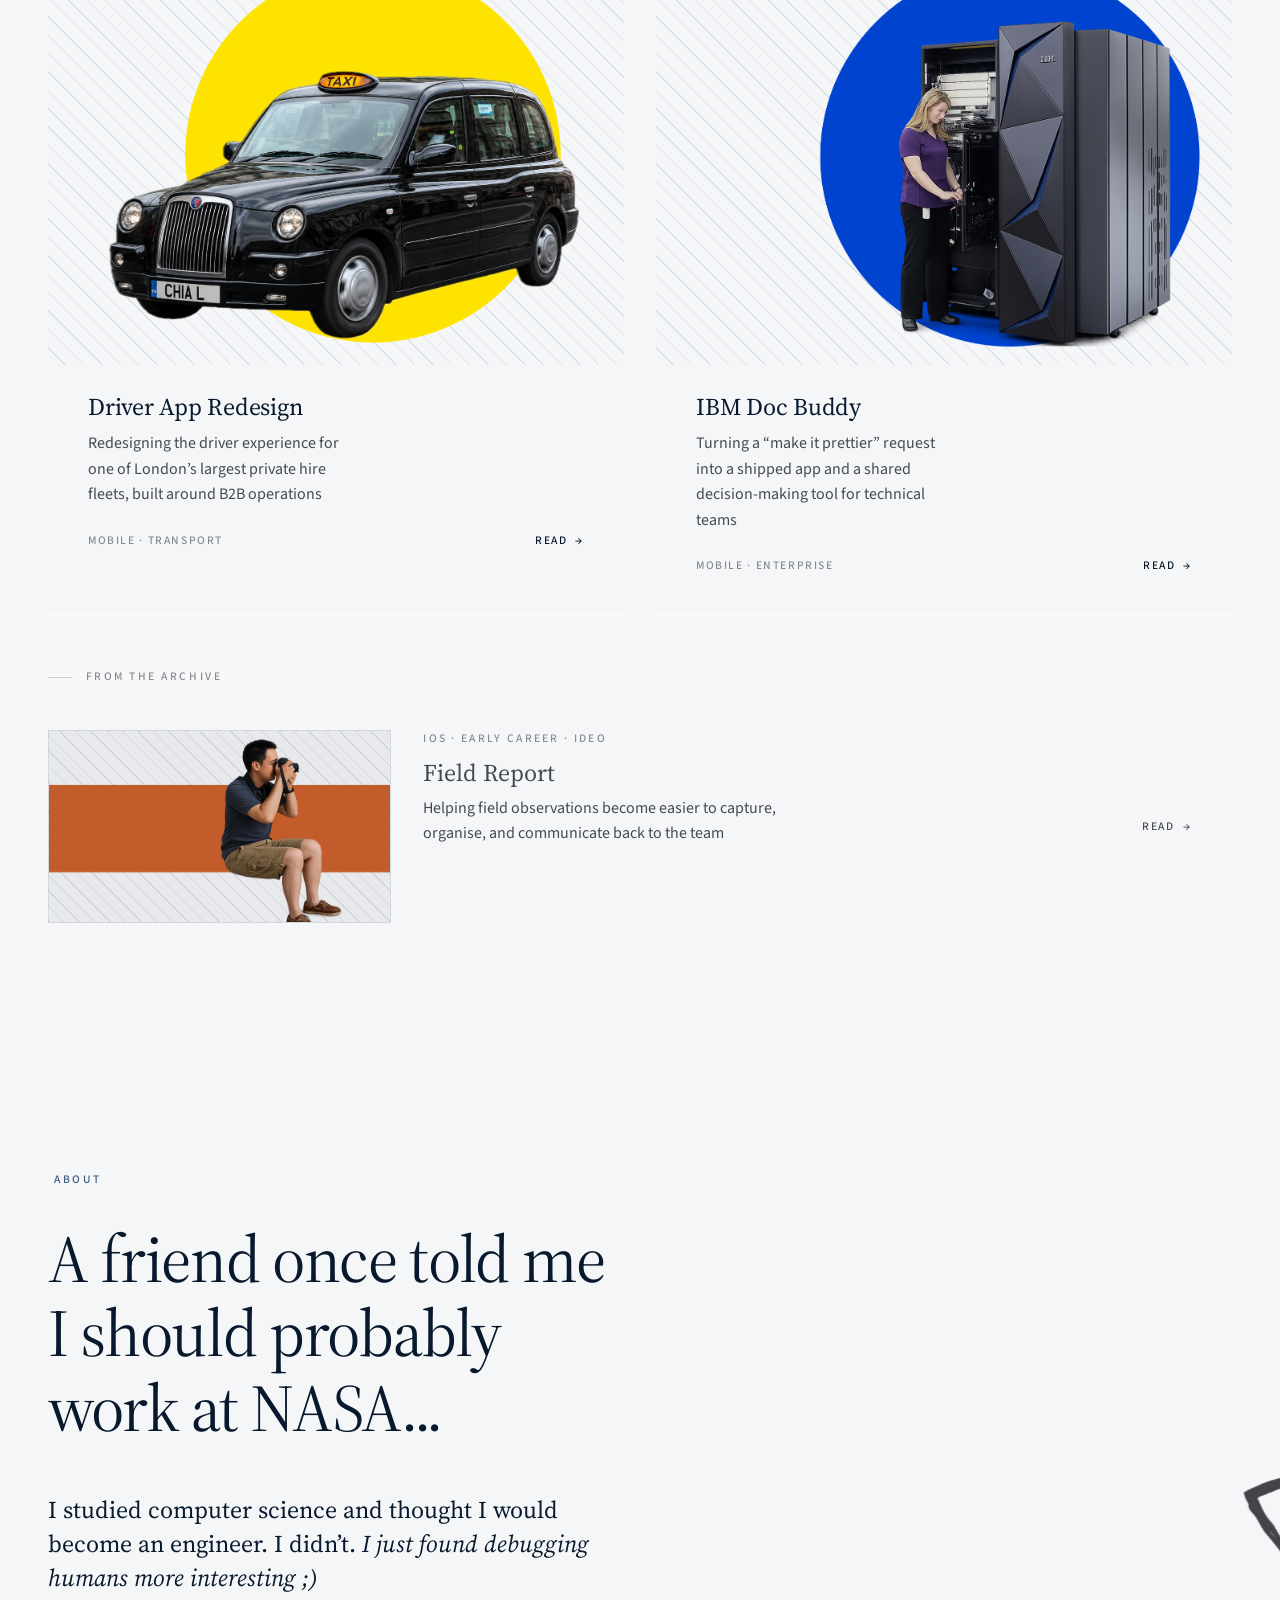
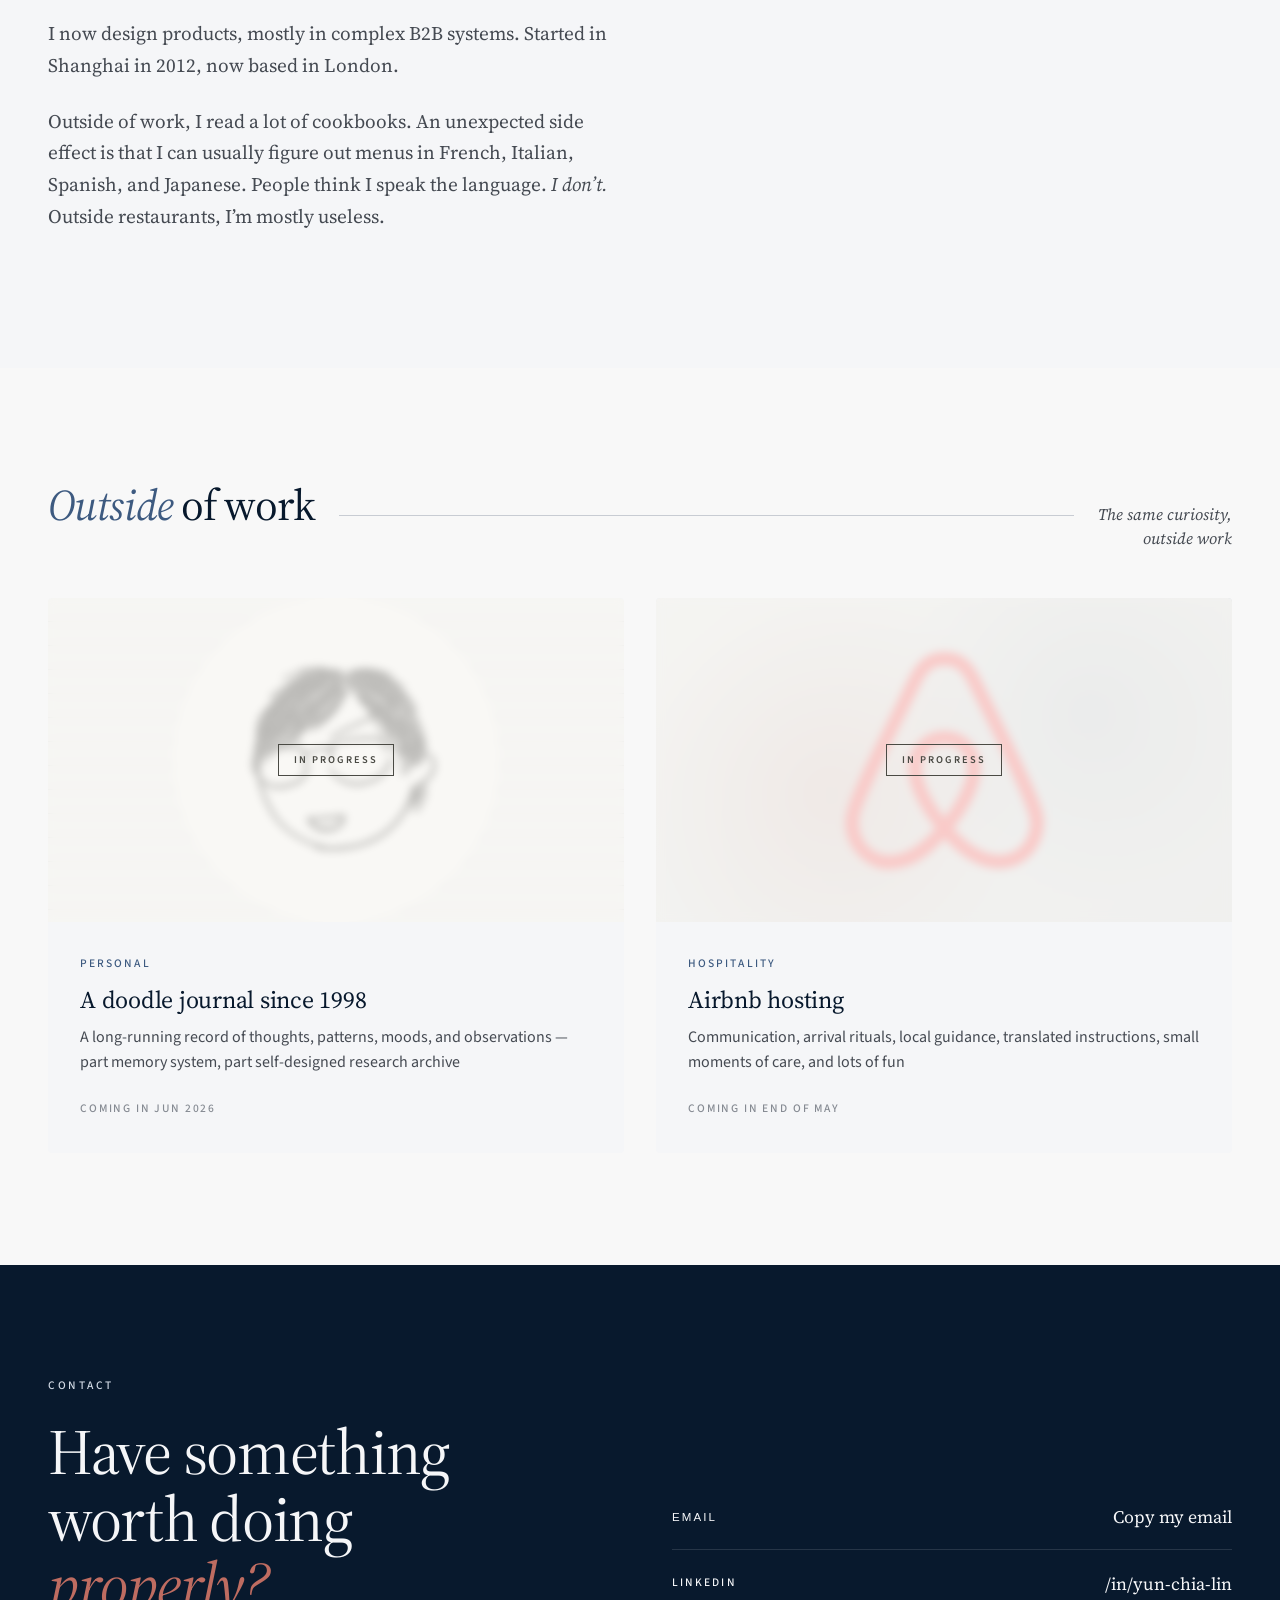
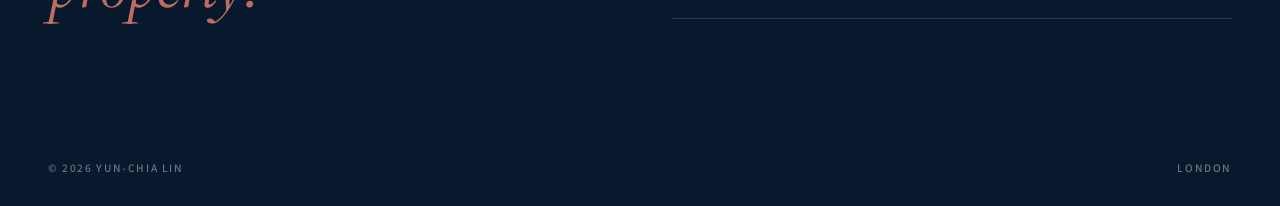
==== commit 5eb53a46: "refined airbnb 2nd section" ====
--- a/index.html
+++ b/index.html
@@ -179,7 +179,7 @@
           <span class="side-tag">Hospitality</span>
           <h3 class="side-title">Airbnb hosting</h3>
           <p class="side-desc">Communication, arrival rituals, local guidance, translated instructions, small moments of care, and lots of fun</p>
-          <span class="side-wip-label">Coming soon</span>
+          <span class="side-wip-label">Coming in end of May</span>
         </div>
       </div>
     </div>
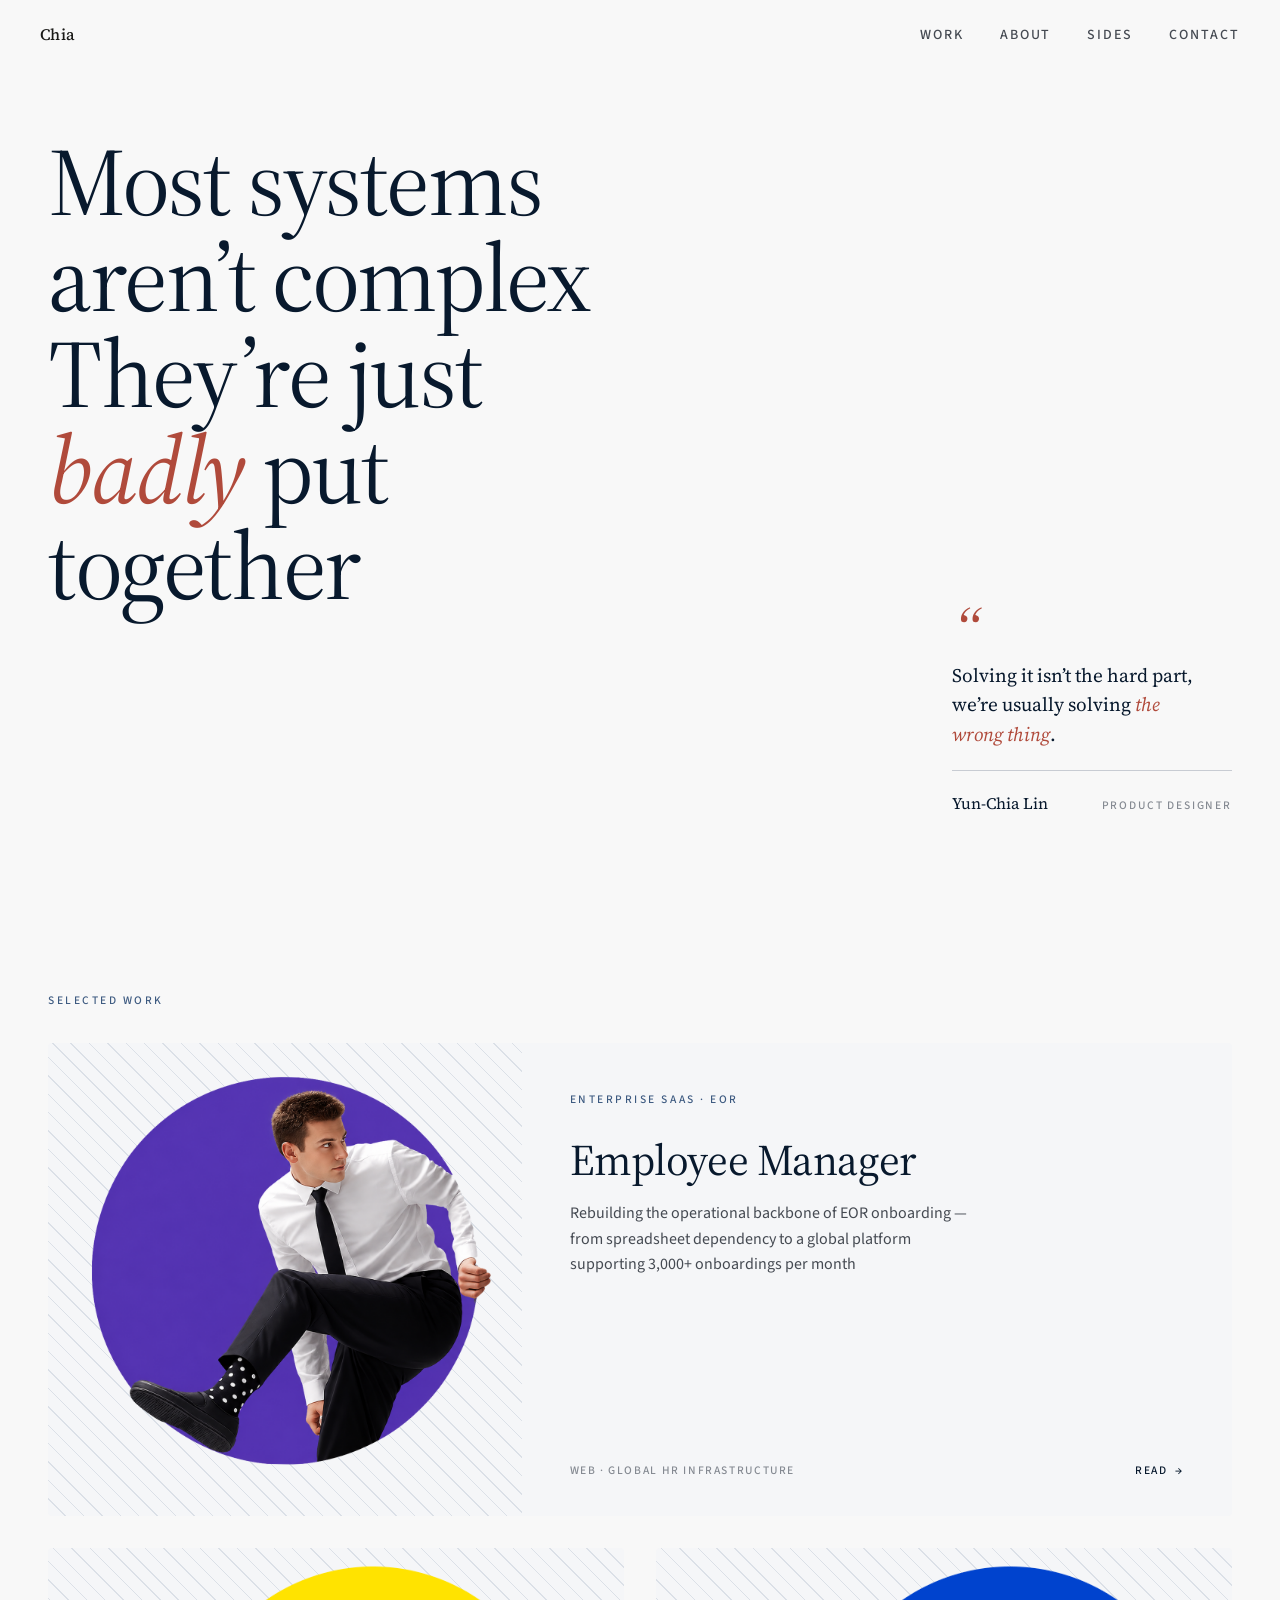
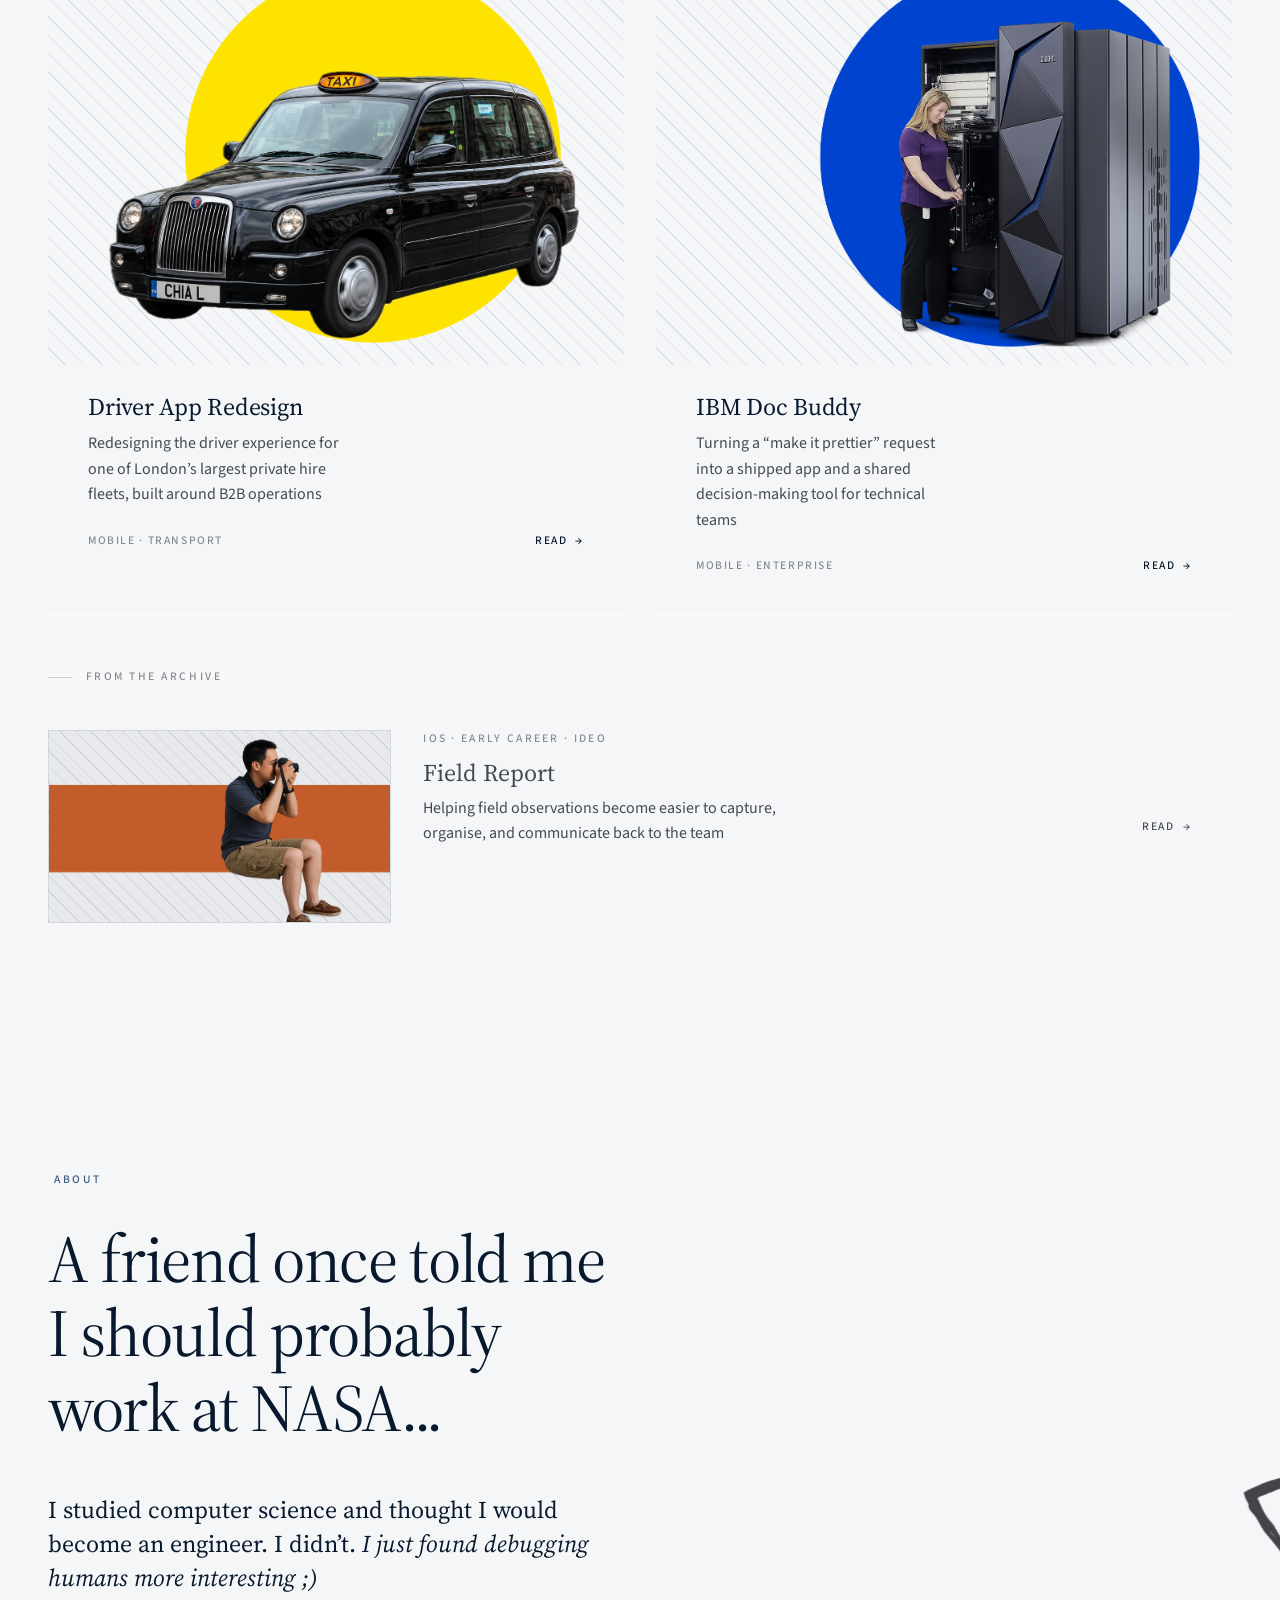
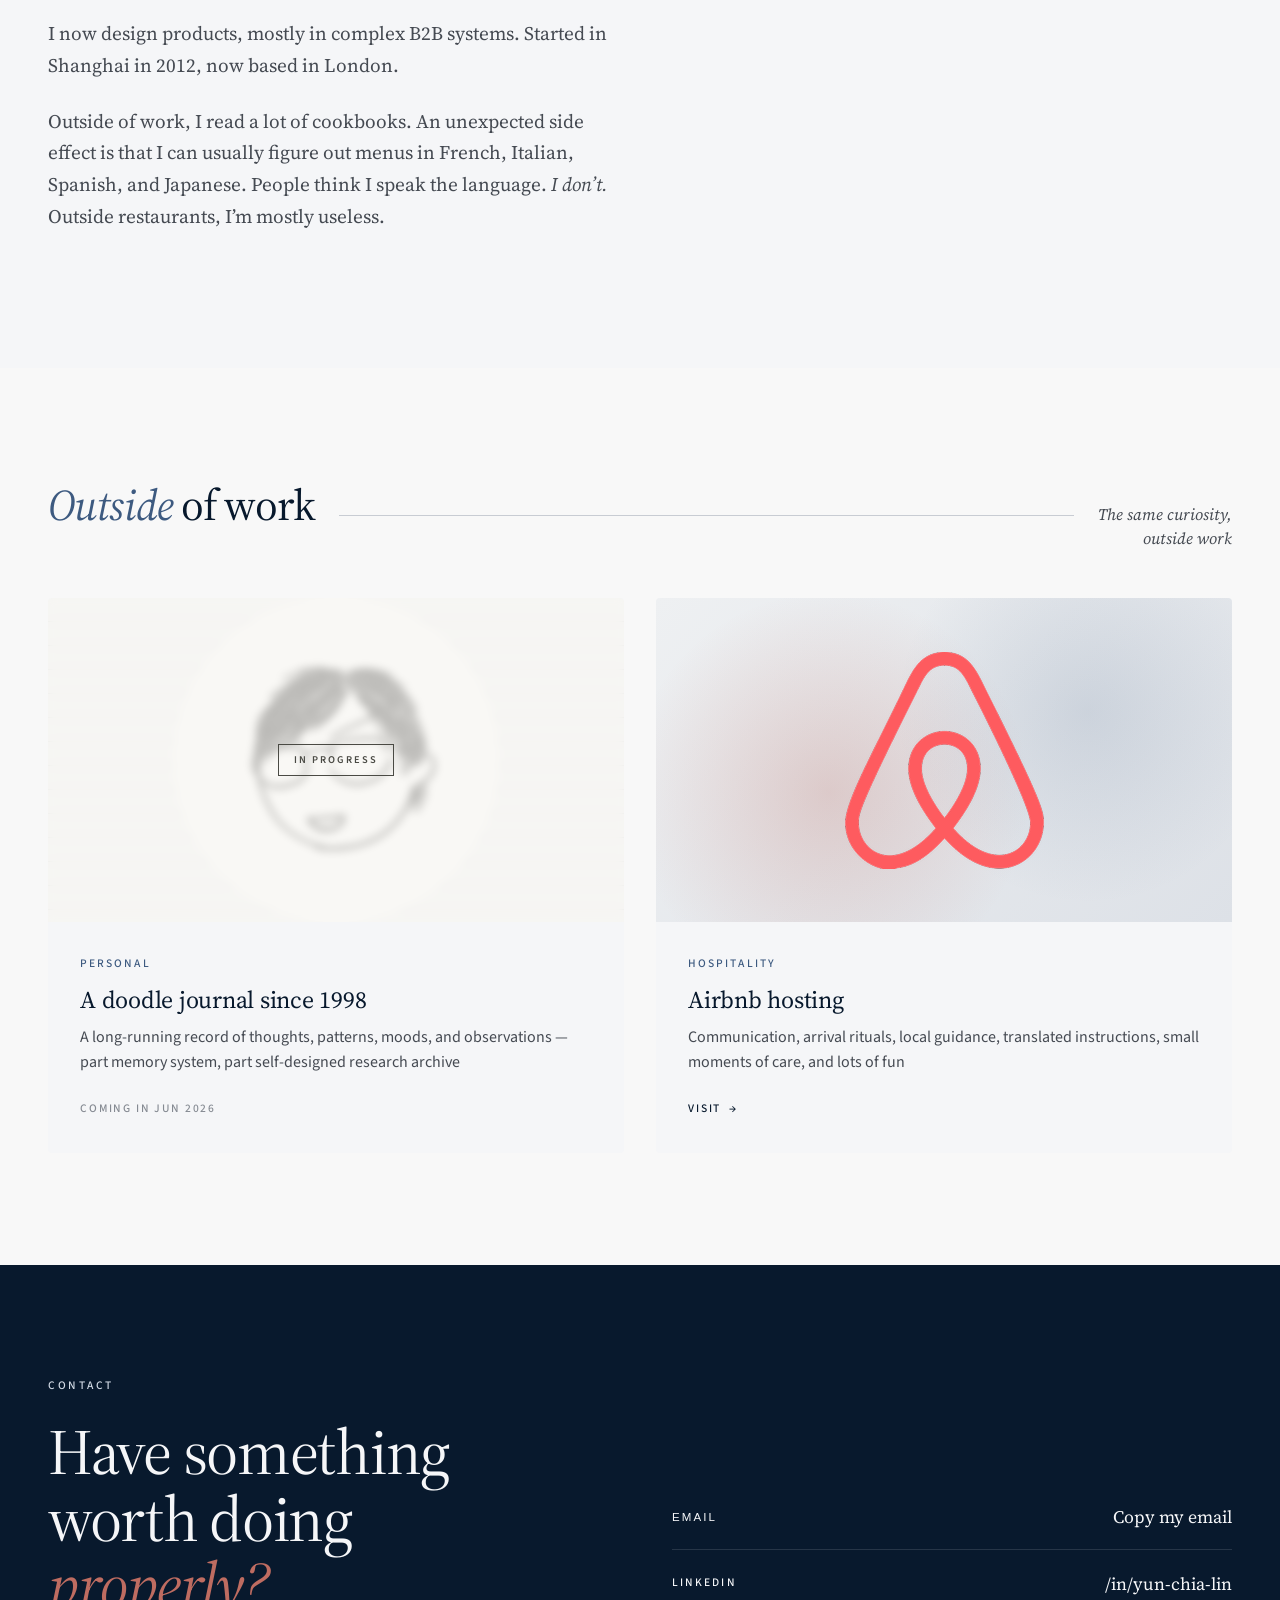
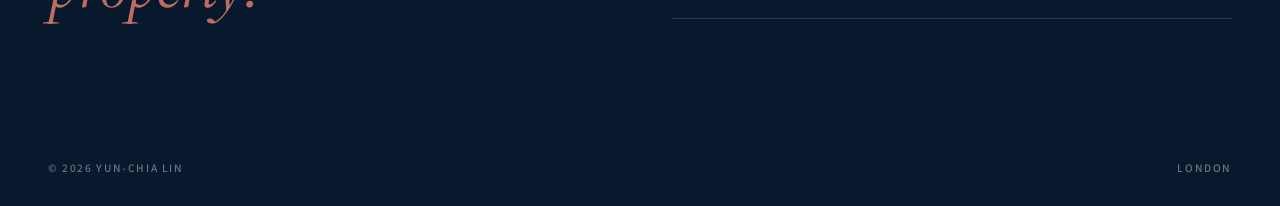
==== commit 20c4b1ed: "connected homepage" ====
--- a/index.html
+++ b/index.html
@@ -170,18 +170,17 @@
         </div>
       </div>
 
-      <div class="side-card reveal" data-delay="1">
+      <a class="side-card reveal" data-delay="1" href="work/airbnb-hosting/index.html">
         <div class="side-thumb airbnb">
           <img src="assets/images/home/airbnb-cover.png" alt="Airbnb hosting" loading="lazy">
-          <div class="wip-overlay" aria-hidden="true"><span>In progress</span></div>
         </div>
         <div class="side-body">
           <span class="side-tag">Hospitality</span>
           <h3 class="side-title">Airbnb hosting</h3>
           <p class="side-desc">Communication, arrival rituals, local guidance, translated instructions, small moments of care, and lots of fun</p>
-          <span class="side-wip-label">Coming in end of May</span>
-        </div>
-      </div>
+          <span class="side-cta">Visit <span class="arrow">→</span></span>
+        </div>
+      </a>
     </div>
   </div>
 </section>
--- a/assets/css/style.css
+++ b/assets/css/style.css
@@ -124,7 +124,78 @@
   }
 }
 
+/* ── NAV ── */
+nav {
+  position: fixed;
+  top: 0; left: 0; right: 0;
+  z-index: 100;
+  display: flex;
+  justify-content: space-between;
+  align-items: center;
+  padding: 1.25rem 3rem;
+  background: var(--light);
+  border-bottom: 1px solid rgba(0,0,0,0.08);
+  backdrop-filter: blur(8px);
+  transition: box-shadow 0.3s, transform 0.35s ease;
+}
+nav.scrolled    { box-shadow: 0 2px 20px rgba(0,0,0,0.06); }
+nav.nav--hidden { transform: translateY(-100%); }
+.nav-logo {
+  font-family: var(--sans);
+  font-size: 1rem;
+  color: var(--dark);
+  text-decoration: none;
+  letter-spacing: 0.02em;
+}
+.nav-project-title {
+  font-size: 0.85rem;
+  font-weight: 500;
+  color: var(--dark);
+  opacity: 0;
+  transform: translateY(4px);
+  transition: opacity 0.3s ease, transform 0.3s ease;
+  pointer-events: none;
+}
+.nav-project-title.visible {
+  opacity: 1;
+  transform: translateY(0);
+}
+.nav-back-top {
+  font-size: 0.8rem;
+  letter-spacing: 0.08em;
+  text-transform: uppercase;
+  color: var(--mid);
+  text-decoration: none;
+  font-weight: 500;
+  transition: color 0.2s;
+}
+.nav-back-top:hover { color: var(--dark); }
+.nav-links {
+  display: flex;
+  gap: 2rem;
+  list-style: none;
+}
+.nav-links a {
+  font-family: var(--sans);
+  font-size: 0.8rem;
+  letter-spacing: 0.1em;
+  text-transform: uppercase;
+  color: var(--mid);
+  text-decoration: none;
+  transition: color 0.2s;
+}
+.nav-links a:hover,
+.nav-links a[aria-current="page"] { color: var(--dark); }
+.nav-links a[aria-current="page"] {
+  border-bottom: 2px solid var(--yellow);
+  padding-bottom: 2px;
+}
+
 /* ── RESPONSIVE ── */
 @media (max-width: 900px) {
   .container { padding: 0 1.5rem; }
-}
+  nav { padding: 1rem 1.5rem; }
+}
+@media (max-width: 600px) {
+  .nav-links { gap: 1.25rem; }
+}
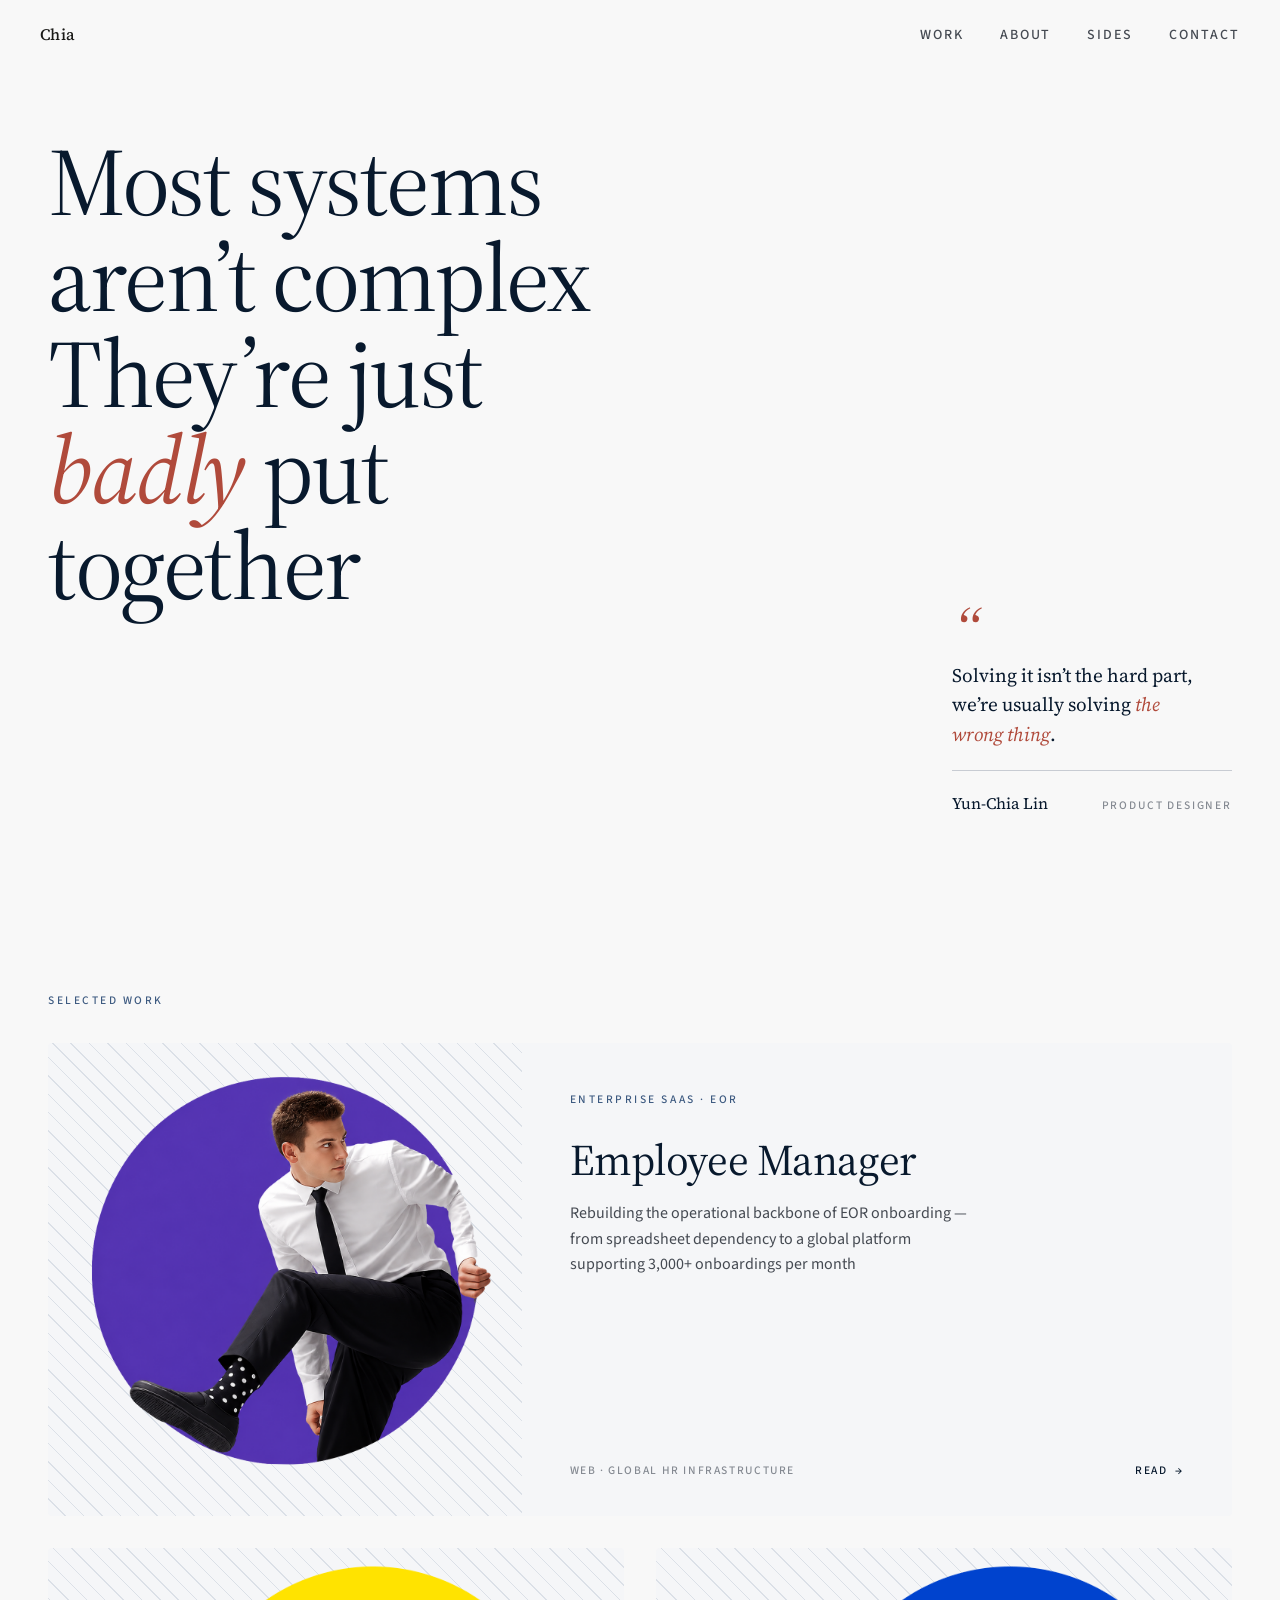
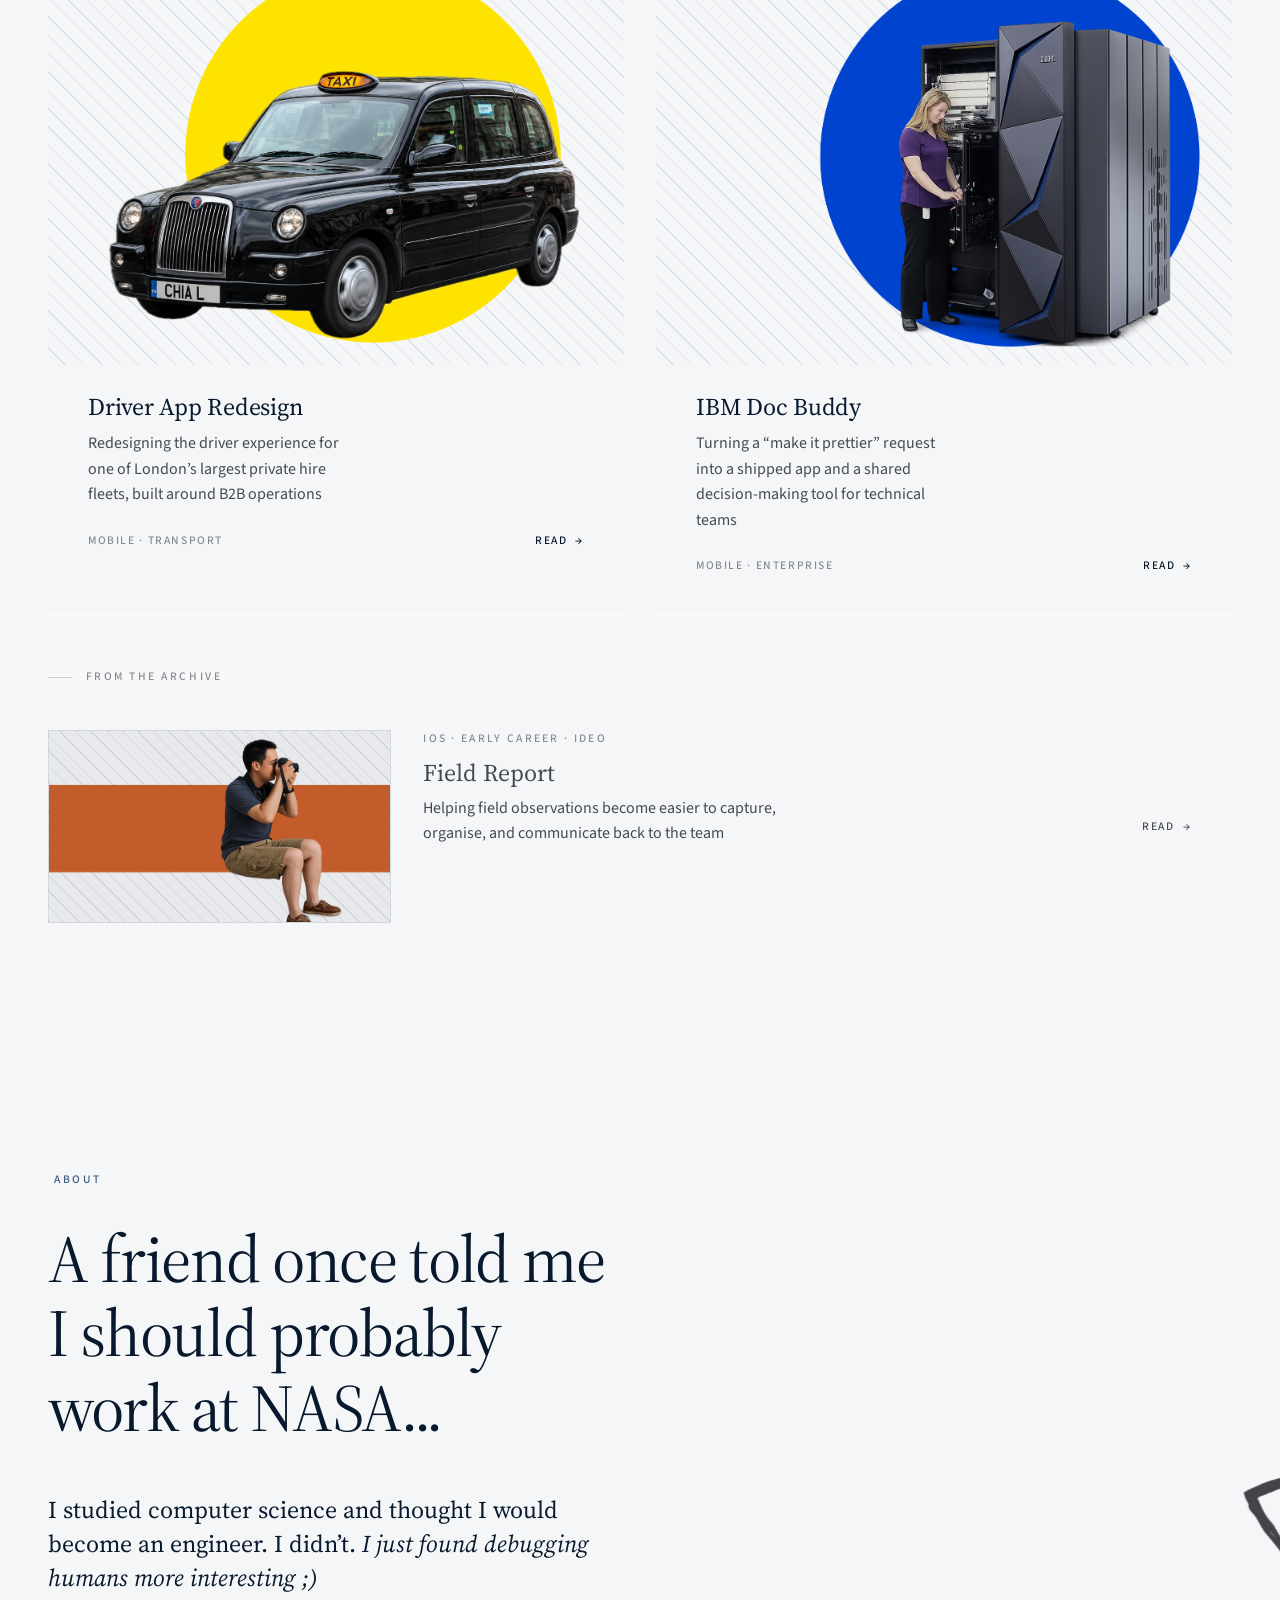
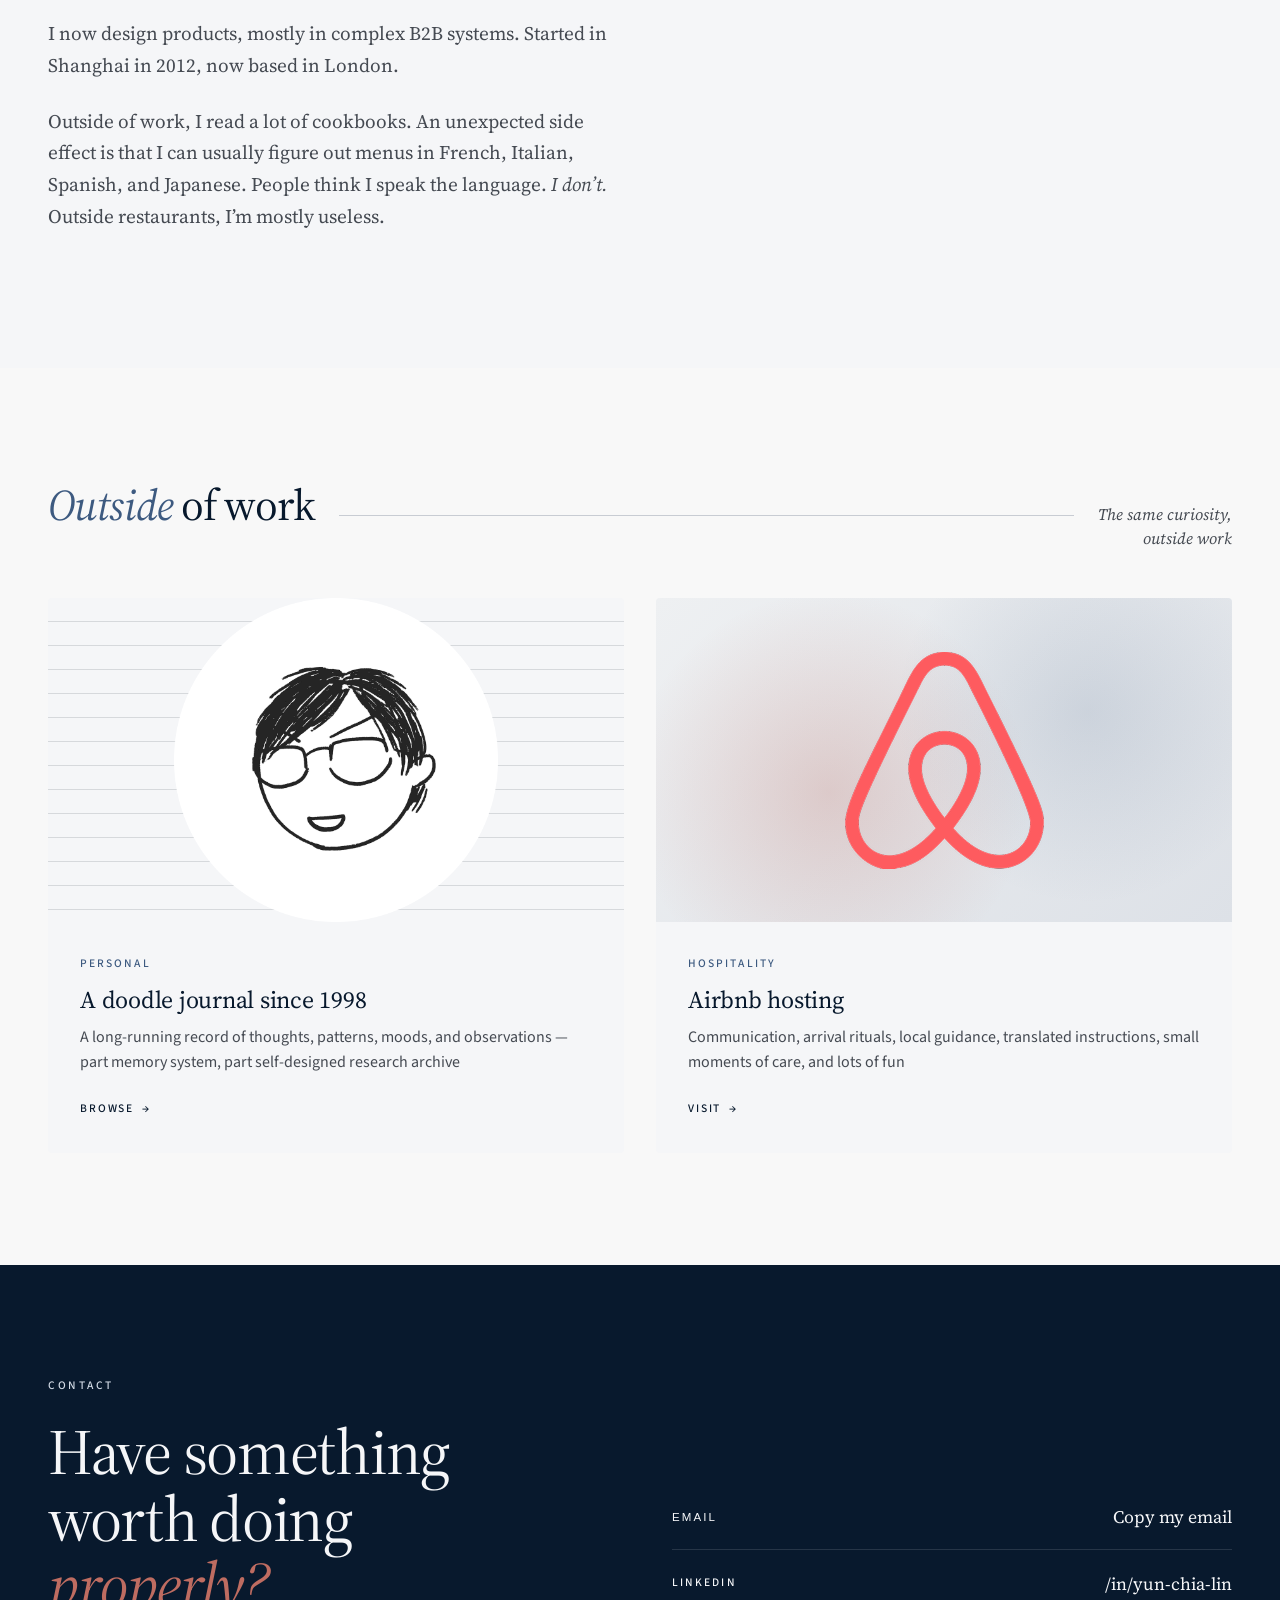
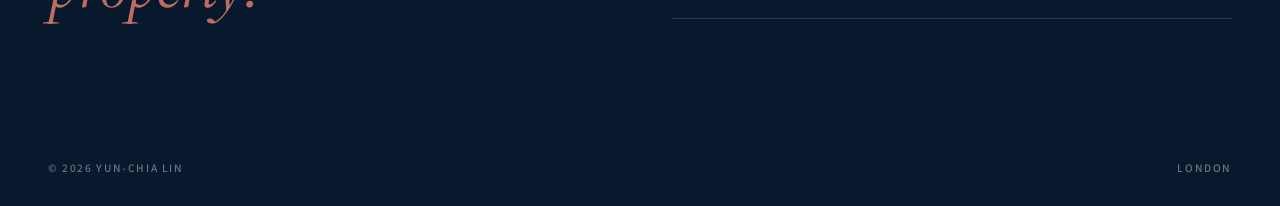
==== commit 26b89f91: "doodle-journal need refinement" ====
--- a/index.html
+++ b/index.html
@@ -157,18 +157,17 @@
     </header>
 
     <div class="side-grid">
-      <div class="side-card reveal">
+      <a class="side-card reveal" href="work/doodle-journal/index.html">
         <div class="side-thumb doodle">
           <img src="assets/images/home/doodle-cover.png" alt="Doodle journal" loading="lazy">
-          <div class="wip-overlay" aria-hidden="true"><span>In progress</span></div>
         </div>
         <div class="side-body">
           <span class="side-tag">Personal</span>
           <h3 class="side-title">A doodle journal since 1998</h3>
           <p class="side-desc">A long-running record of thoughts, patterns, moods, and observations — part memory system, part self-designed research archive</p>
-          <span class="side-wip-label">Coming in Jun 2026</span>
-        </div>
-      </div>
+          <span class="side-cta">Browse <span class="arrow">→</span></span>
+        </div>
+      </a>
 
       <a class="side-card reveal" data-delay="1" href="work/airbnb-hosting/index.html">
         <div class="side-thumb airbnb">
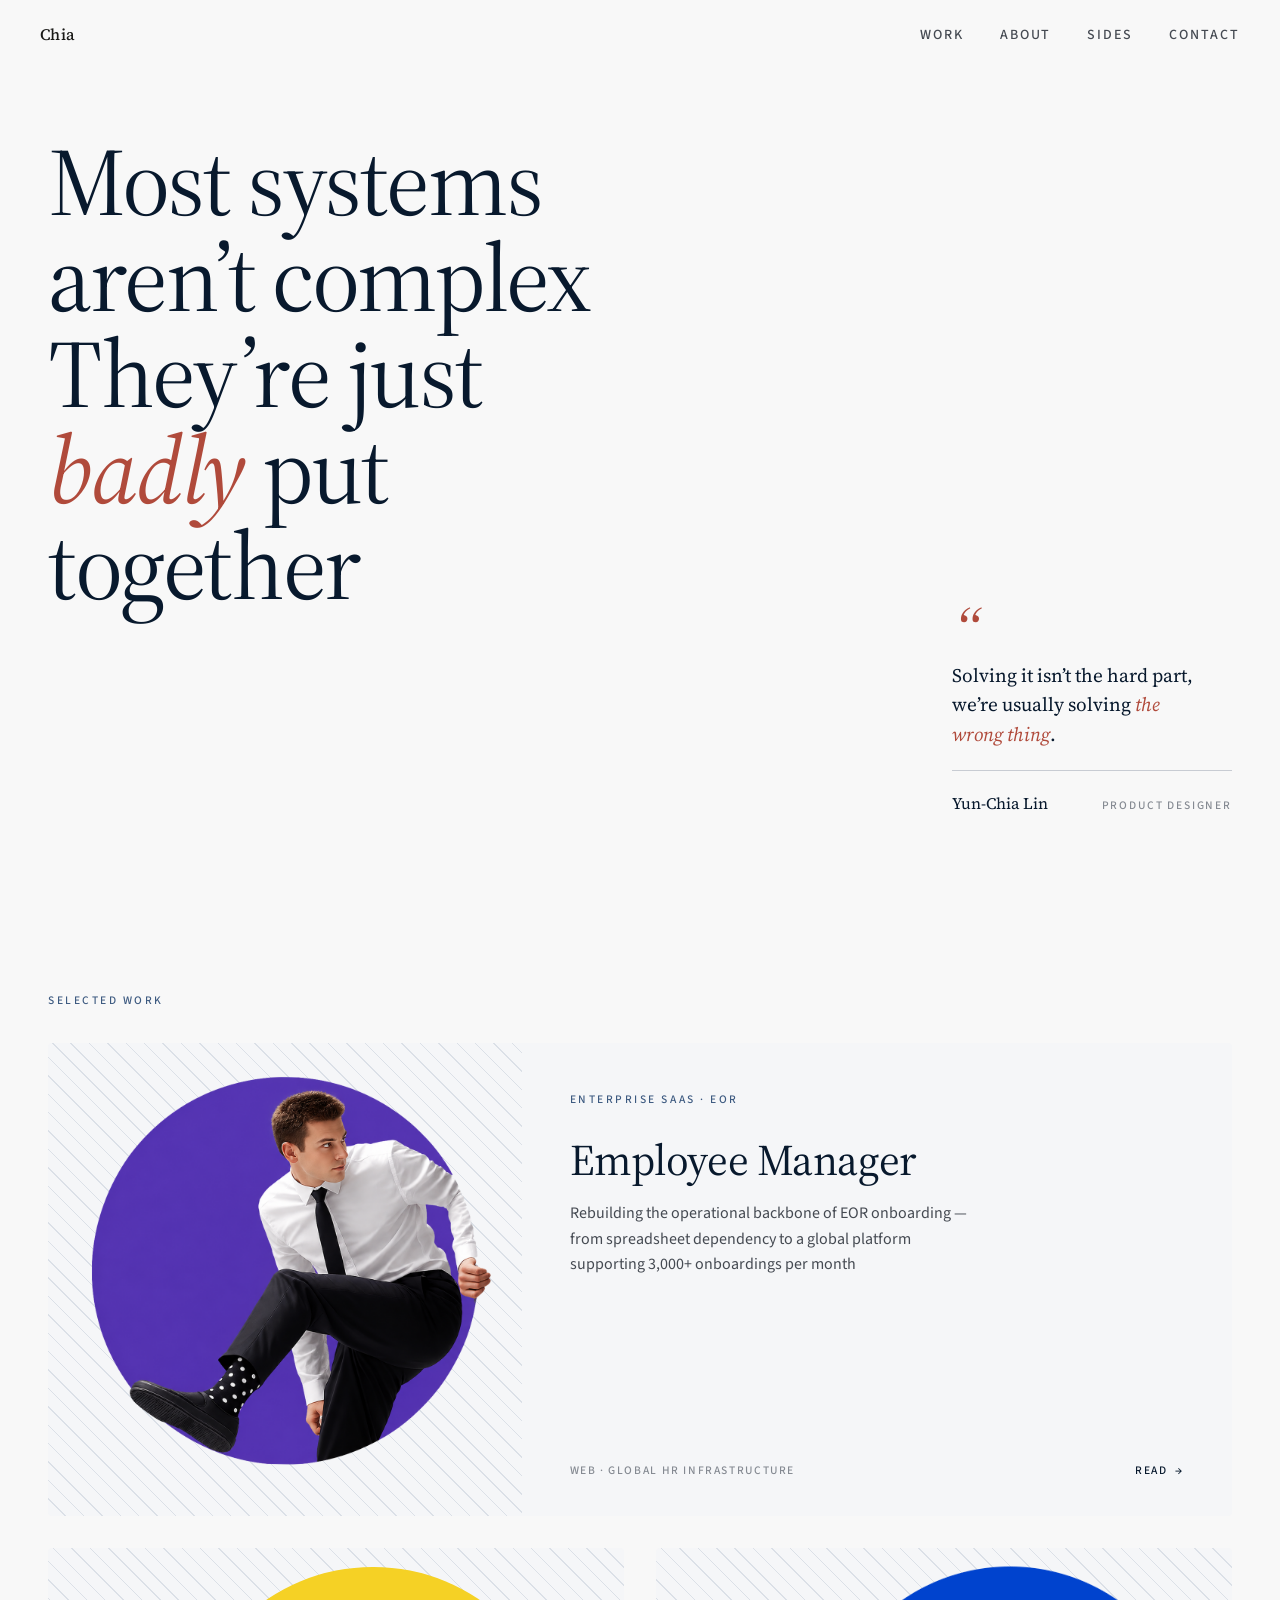
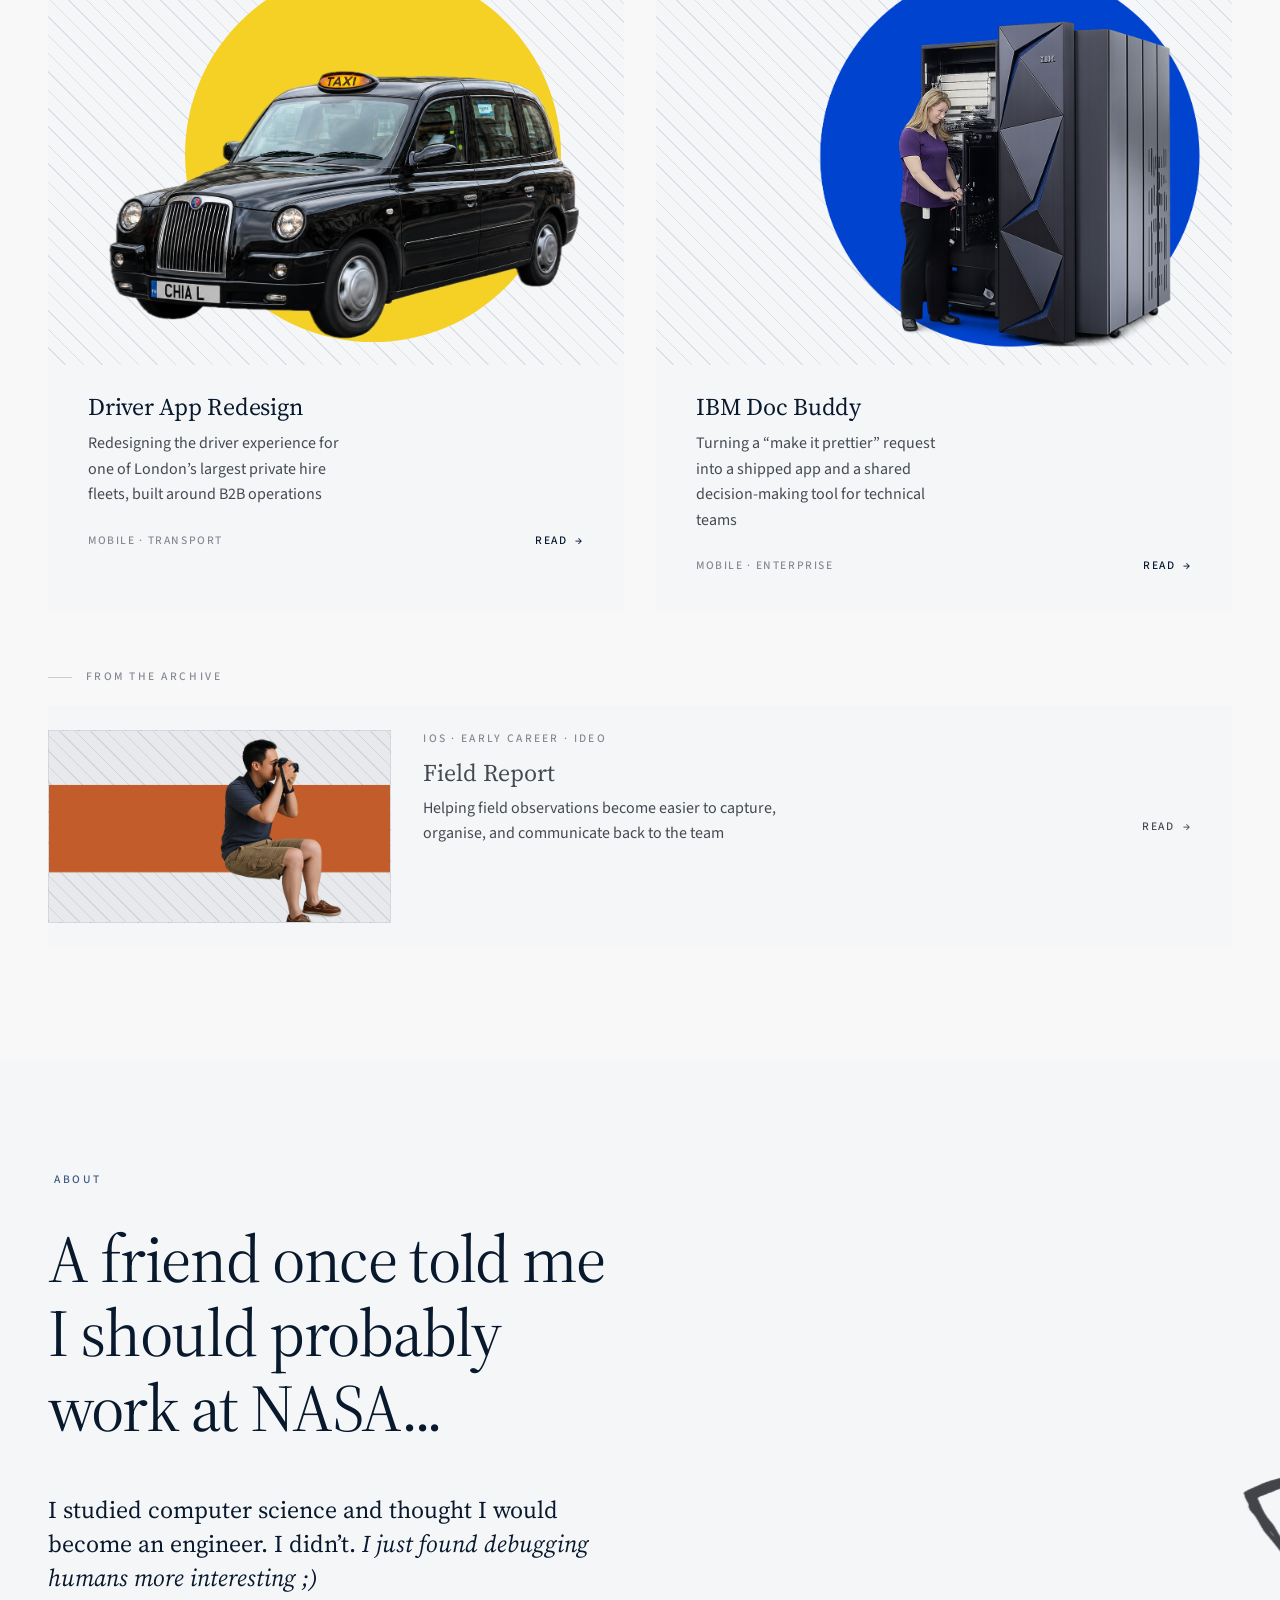
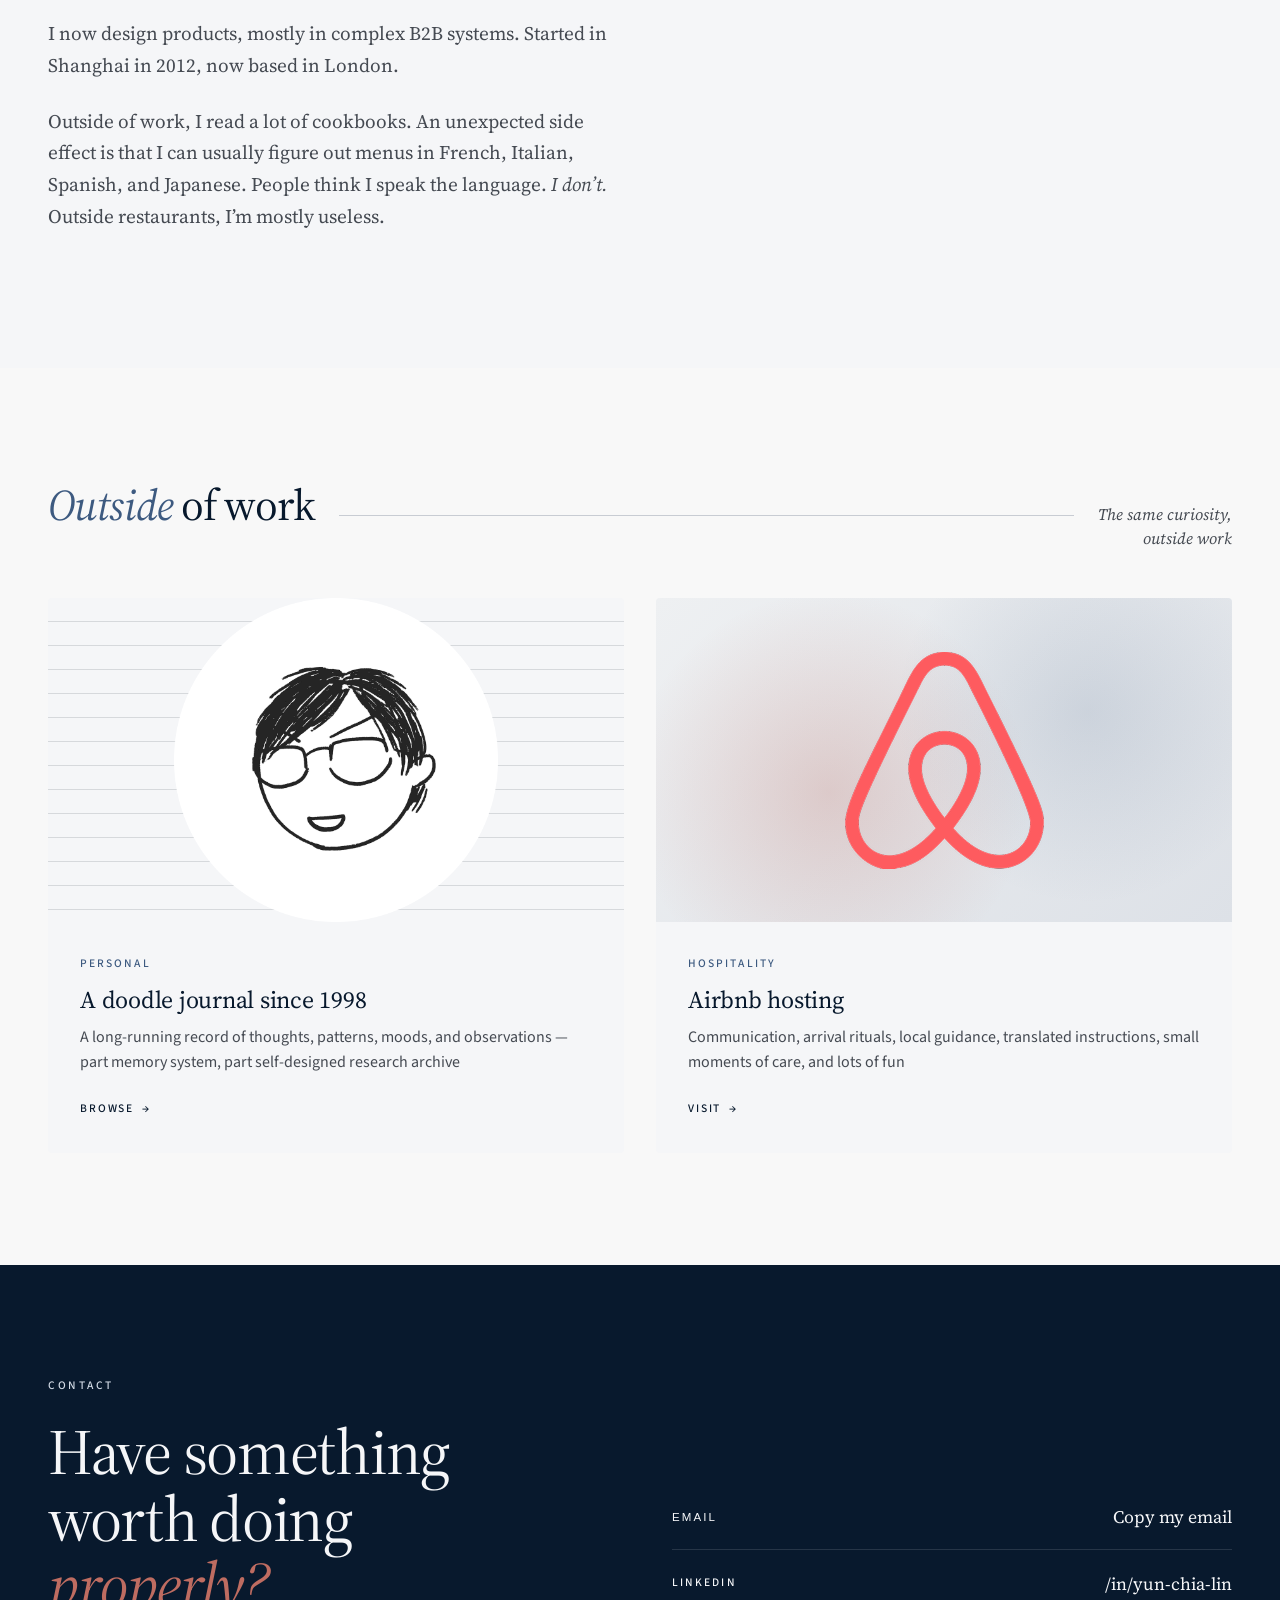
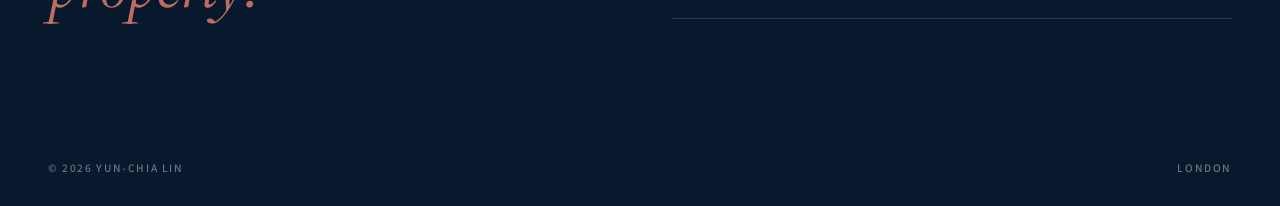
==== commit 6714e1b6: "Add driver app transition and hover effect" ====
--- a/index.html
+++ b/index.html
@@ -88,7 +88,10 @@
 
       <!-- 02 — Driver App -->
       <a class="work-card overflow-img reveal" data-delay="1" href="work/driver-app/index.html" aria-label="Driver App Redesign — Mobile Transport case study">
-        <div class="thumb"><img src="assets/images/home/driver-cover.png" alt="Driver App Redesign preview" loading="lazy"></div>
+        <div class="thumb thumb--driver">
+          <span class="thumb-shape" aria-hidden="true"></span>
+          <img src="assets/images/home/driver-cover.png" alt="Driver App Redesign preview" loading="lazy">
+        </div>
         <h3 class="title">Driver App Redesign</h3>
         <p class="desc">Redesigning the driver experience for one of London’s largest private hire fleets, built around B2B operations</p>
         <div class="meta">
--- a/assets/css/index.css
+++ b/assets/css/index.css
@@ -447,6 +447,56 @@
   height: auto;
   display: block;
 }
+
+/* thumb-shape: coloured backdrop shape drawn in CSS behind a transparent cutout.
+   Position/size are % of the thumb box (= the image box), measured from the
+   source artwork, so the shape scales with the card. Set per project below. */
+.thumb-shape {
+  position: absolute;
+  left: var(--shape-x);
+  top: var(--shape-y);
+  width: var(--shape-w);
+  aspect-ratio: 1;
+  border-radius: var(--shape-radius, 50%);
+  background: var(--shape-color);
+  pointer-events: none;
+}
+.thumb-shape + img { position: relative; z-index: 1; }
+
+/* driver-cover.png 1435×1037: circle Ø935 at (342, 46) */
+.thumb--driver {
+  --shape-color: var(--yellow); /* matches driver-app case study */
+  --shape-x: 23.83%;
+  --shape-y: 4.44%;
+  --shape-w: 65.16%;
+}
+/* Hover: car edges forward (left) as if about to pull away.
+   The click transition clones the car from its hovered position, so it
+   continues seamlessly into the drive-off. */
+@media (hover: hover) and (prefers-reduced-motion: no-preference) {
+  .thumb--driver img { transition: transform 0.5s cubic-bezier(0.33, 1, 0.68, 1); }
+  .work-card:hover .thumb--driver img { transform: translateX(-5%); }
+}
+
+/* Page transition layer (built by index.js on card click) */
+.pt-layer {
+  position: fixed;
+  inset: 0;
+  z-index: 10000;
+  pointer-events: none;
+  overflow: hidden;
+}
+.pt-circle,
+.pt-car {
+  position: absolute;
+  will-change: transform;
+}
+.pt-circle { border-radius: 50%; }
+.pt-car { border-radius: 0; }
+/* Hide the originals while their clones animate */
+.pt-source .thumb-shape,
+.pt-source .thumb-shape + img { visibility: hidden; }
+
 .work-card.overflow-img .title,
 .work-card.overflow-img .desc,
 .work-card.overflow-img .meta {
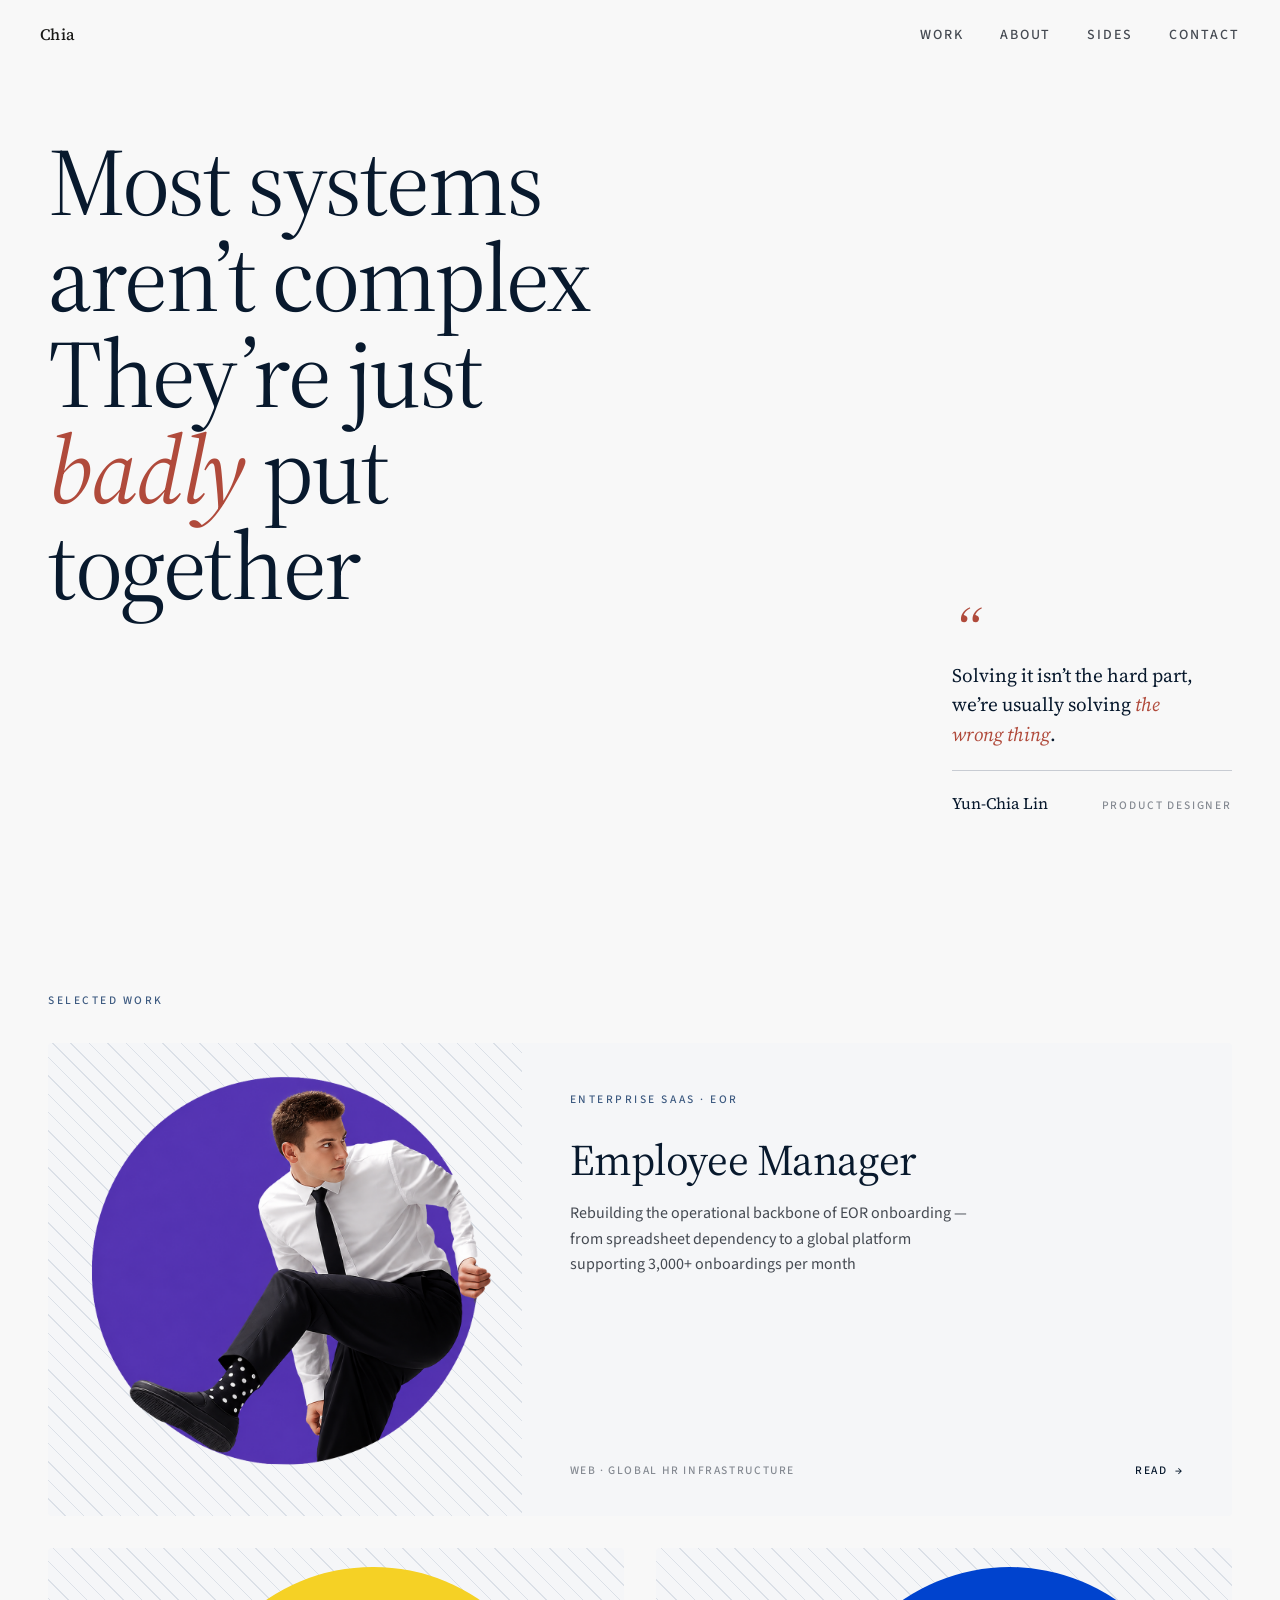
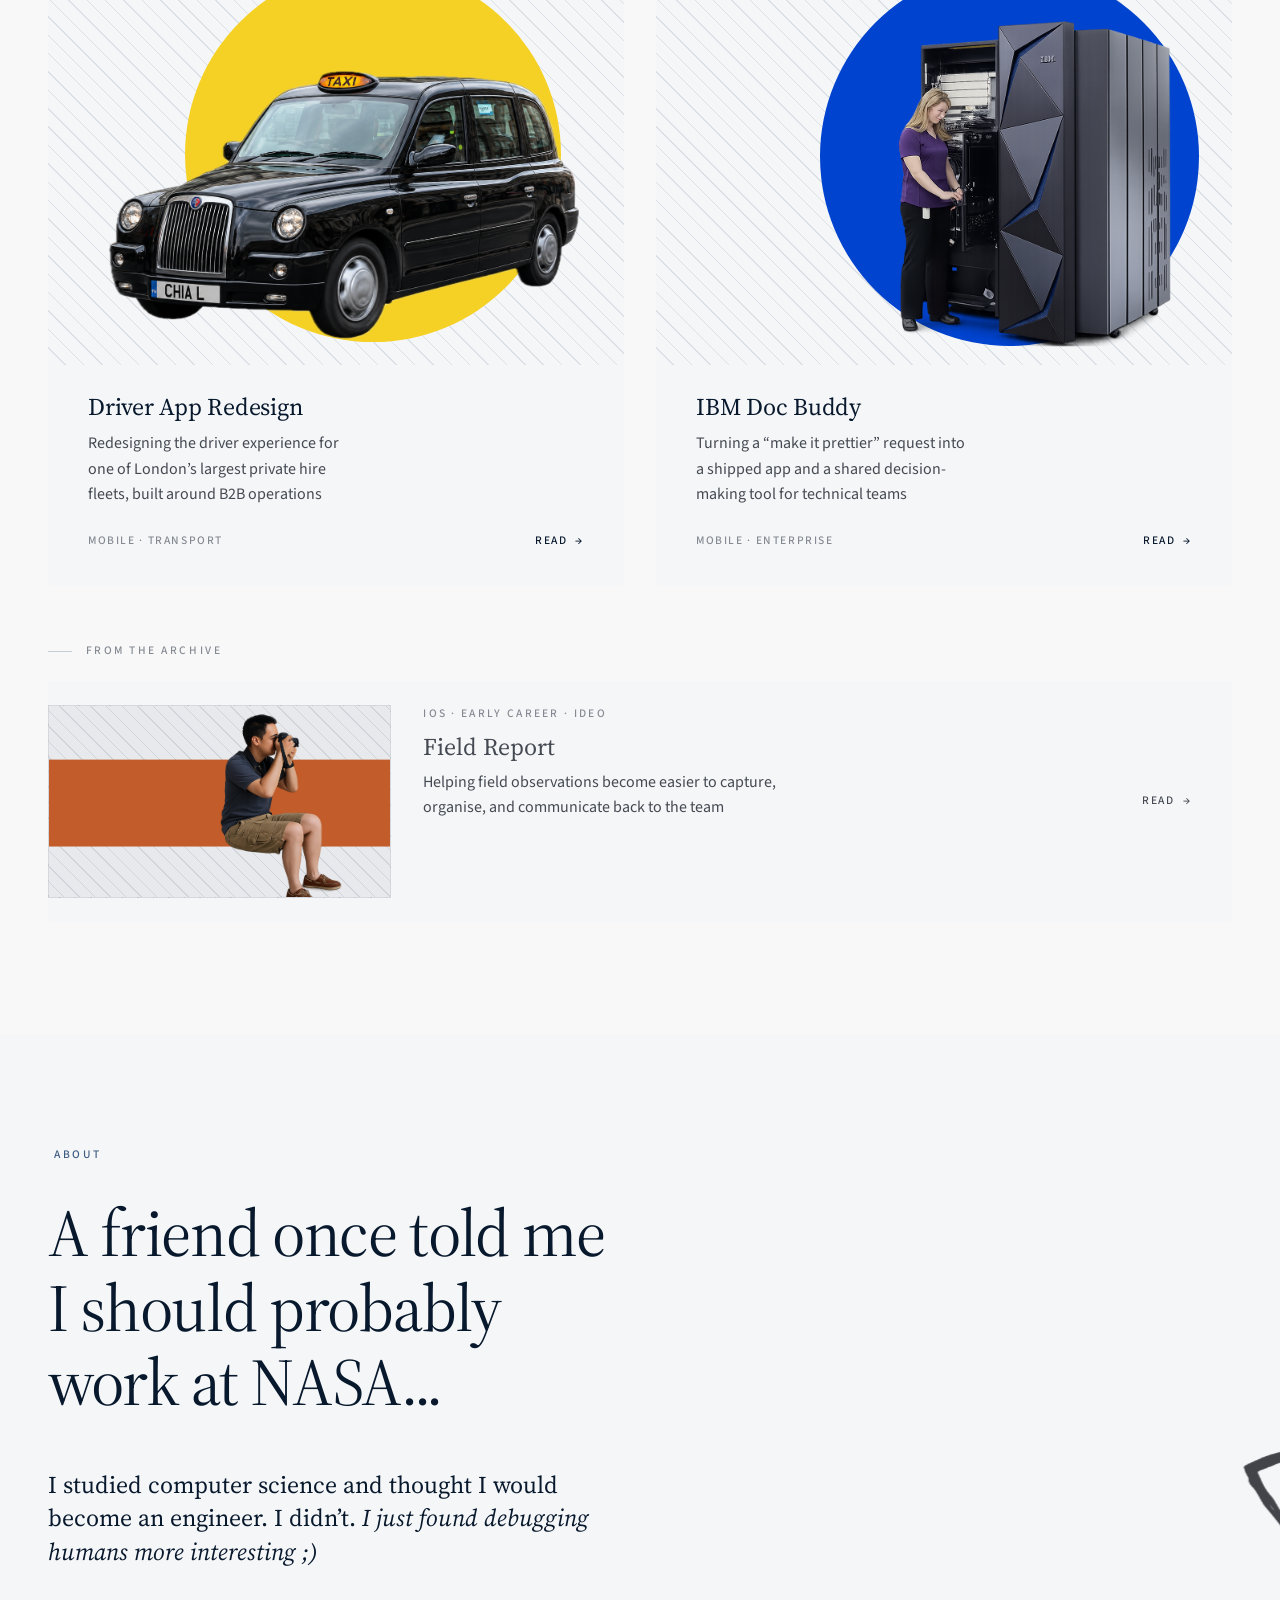
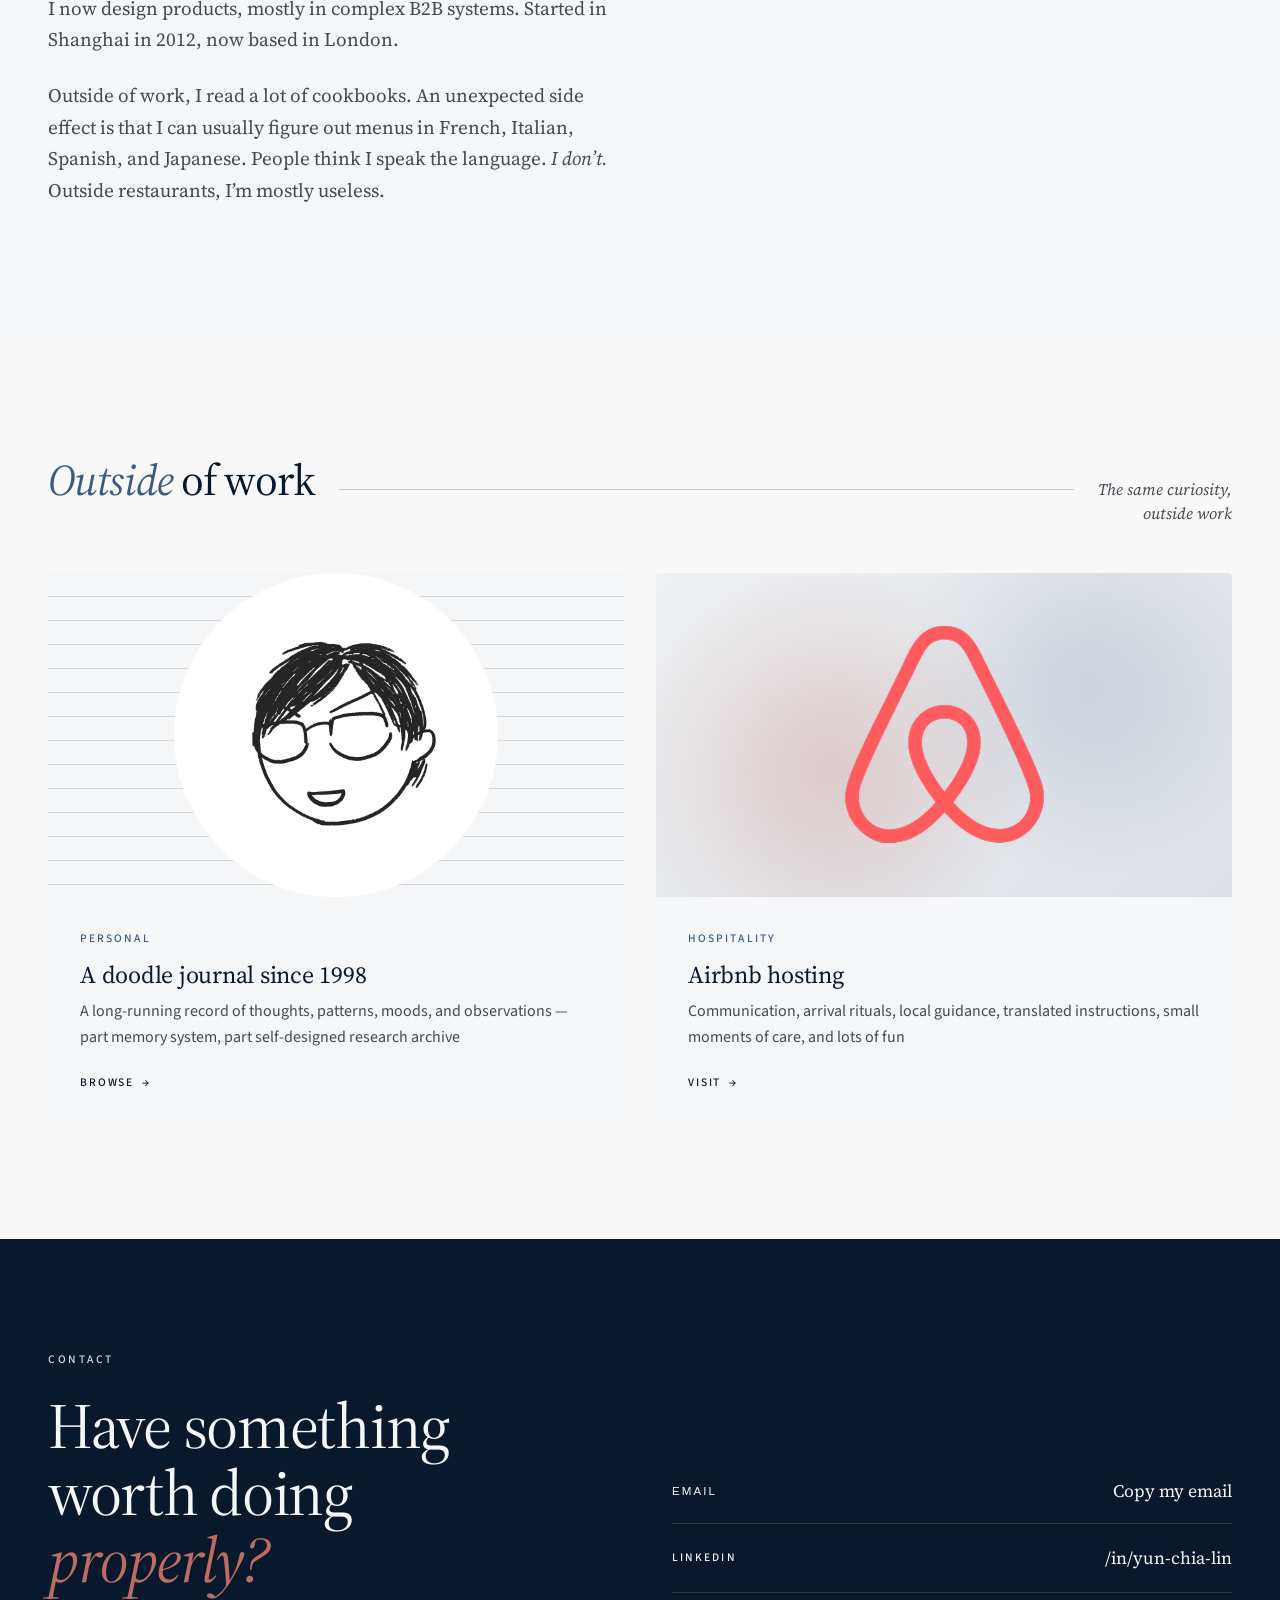
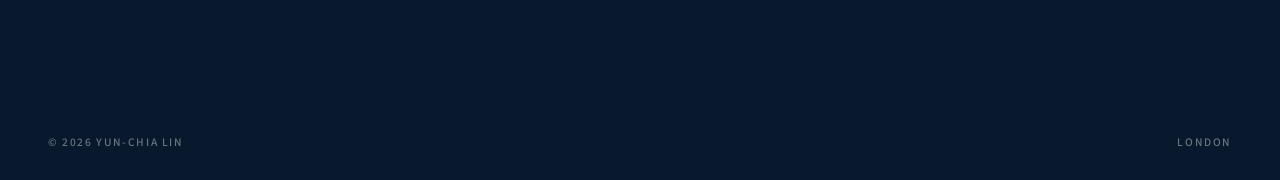
==== commit 87c89271: "Add Doc Buddy CSS hover and transition" ====
--- a/index.html
+++ b/index.html
@@ -87,7 +87,7 @@
       </a>
 
       <!-- 02 — Driver App -->
-      <a class="work-card overflow-img reveal" data-delay="1" href="work/driver-app/index.html" aria-label="Driver App Redesign — Mobile Transport case study">
+      <a class="work-card overflow-img reveal" data-delay="1" data-transition="drive" href="work/driver-app/index.html" aria-label="Driver App Redesign — Mobile Transport case study">
         <div class="thumb thumb--driver">
           <span class="thumb-shape" aria-hidden="true"></span>
           <img src="assets/images/home/driver-cover.png" alt="Driver App Redesign preview" loading="lazy">
@@ -101,8 +101,11 @@
       </a>
 
       <!-- 03 — Doc Buddy -->
-      <a class="work-card overflow-img reveal" data-delay="2" href="work/doc-buddy/index.html" aria-label="IBM Doc Buddy — Mobile Enterprise case study">
-        <div class="thumb"><img src="assets/images/home/docbuddy-cover.png" alt="IBM Doc Buddy preview" loading="lazy"></div>
+      <a class="work-card overflow-img reveal" data-delay="2" data-transition="reveal" href="work/doc-buddy/index.html" aria-label="IBM Doc Buddy — Mobile Enterprise case study">
+        <div class="thumb thumb--docbuddy">
+          <span class="thumb-shape" aria-hidden="true"></span>
+          <img src="assets/images/home/docbuddy-cover.png" alt="IBM Doc Buddy preview" loading="lazy">
+        </div>
         <h3 class="title">IBM Doc Buddy</h3>
         <p class="desc">Turning a “make it prettier” request into a shipped app and a shared decision-making tool for technical teams</p>
         <div class="meta">
--- a/assets/css/index.css
+++ b/assets/css/index.css
@@ -405,7 +405,7 @@
 .work-card .desc {
   color: var(--ink-soft);
   line-height: 1.6;
-  max-width: 42ch;
+  max-width: 44ch;
 }
 .work-card .meta {
   margin-top: 1.5rem;
@@ -470,12 +470,22 @@
   --shape-y: 4.44%;
   --shape-w: 65.16%;
 }
+/* docbuddy-cover.png 1435×1037: circle Ø944 at (409, 46) */
+.thumb--docbuddy {
+  --shape-color: #0043ce; /* doc-buddy case study --accent (IBM Blue 70) */
+  --shape-x: 28.50%;
+  --shape-y: 4.44%;
+  --shape-w: 65.78%;
+}
 /* Hover: car edges forward (left) as if about to pull away.
    The click transition clones the car from its hovered position, so it
    continues seamlessly into the drive-off. */
 @media (hover: hover) and (prefers-reduced-motion: no-preference) {
   .thumb--driver img { transition: transform 0.5s cubic-bezier(0.33, 1, 0.68, 1); }
   .work-card:hover .thumb--driver img { transform: translateX(-5%); }
+  /* Doc Buddy leans the other way: the image nudges right, the way it leaves */
+  .thumb--docbuddy img { transition: transform 0.5s cubic-bezier(0.33, 1, 0.68, 1); }
+  .work-card:hover .thumb--docbuddy img { transform: translateX(2%); }
 }
 
 /* Page transition layer (built by index.js on card click) */
@@ -487,12 +497,17 @@
   overflow: hidden;
 }
 .pt-circle,
-.pt-car {
+.pt-cover,
+.pt-fade {
   position: absolute;
   will-change: transform;
 }
 .pt-circle { border-radius: 50%; }
-.pt-car { border-radius: 0; }
+.pt-cover { border-radius: 0; }
+.pt-fade { inset: 0; will-change: opacity; }
+/* Cards sliding off-screen mustn't add a horizontal scrollbar mid-transition */
+html.pt-leaving { overflow-x: hidden; } /* on html only: body would become a scroller */
+html.pt-leaving .work-card { pointer-events: none; }
 /* Hide the originals while their clones animate */
 .pt-source .thumb-shape,
 .pt-source .thumb-shape + img { visibility: hidden; }
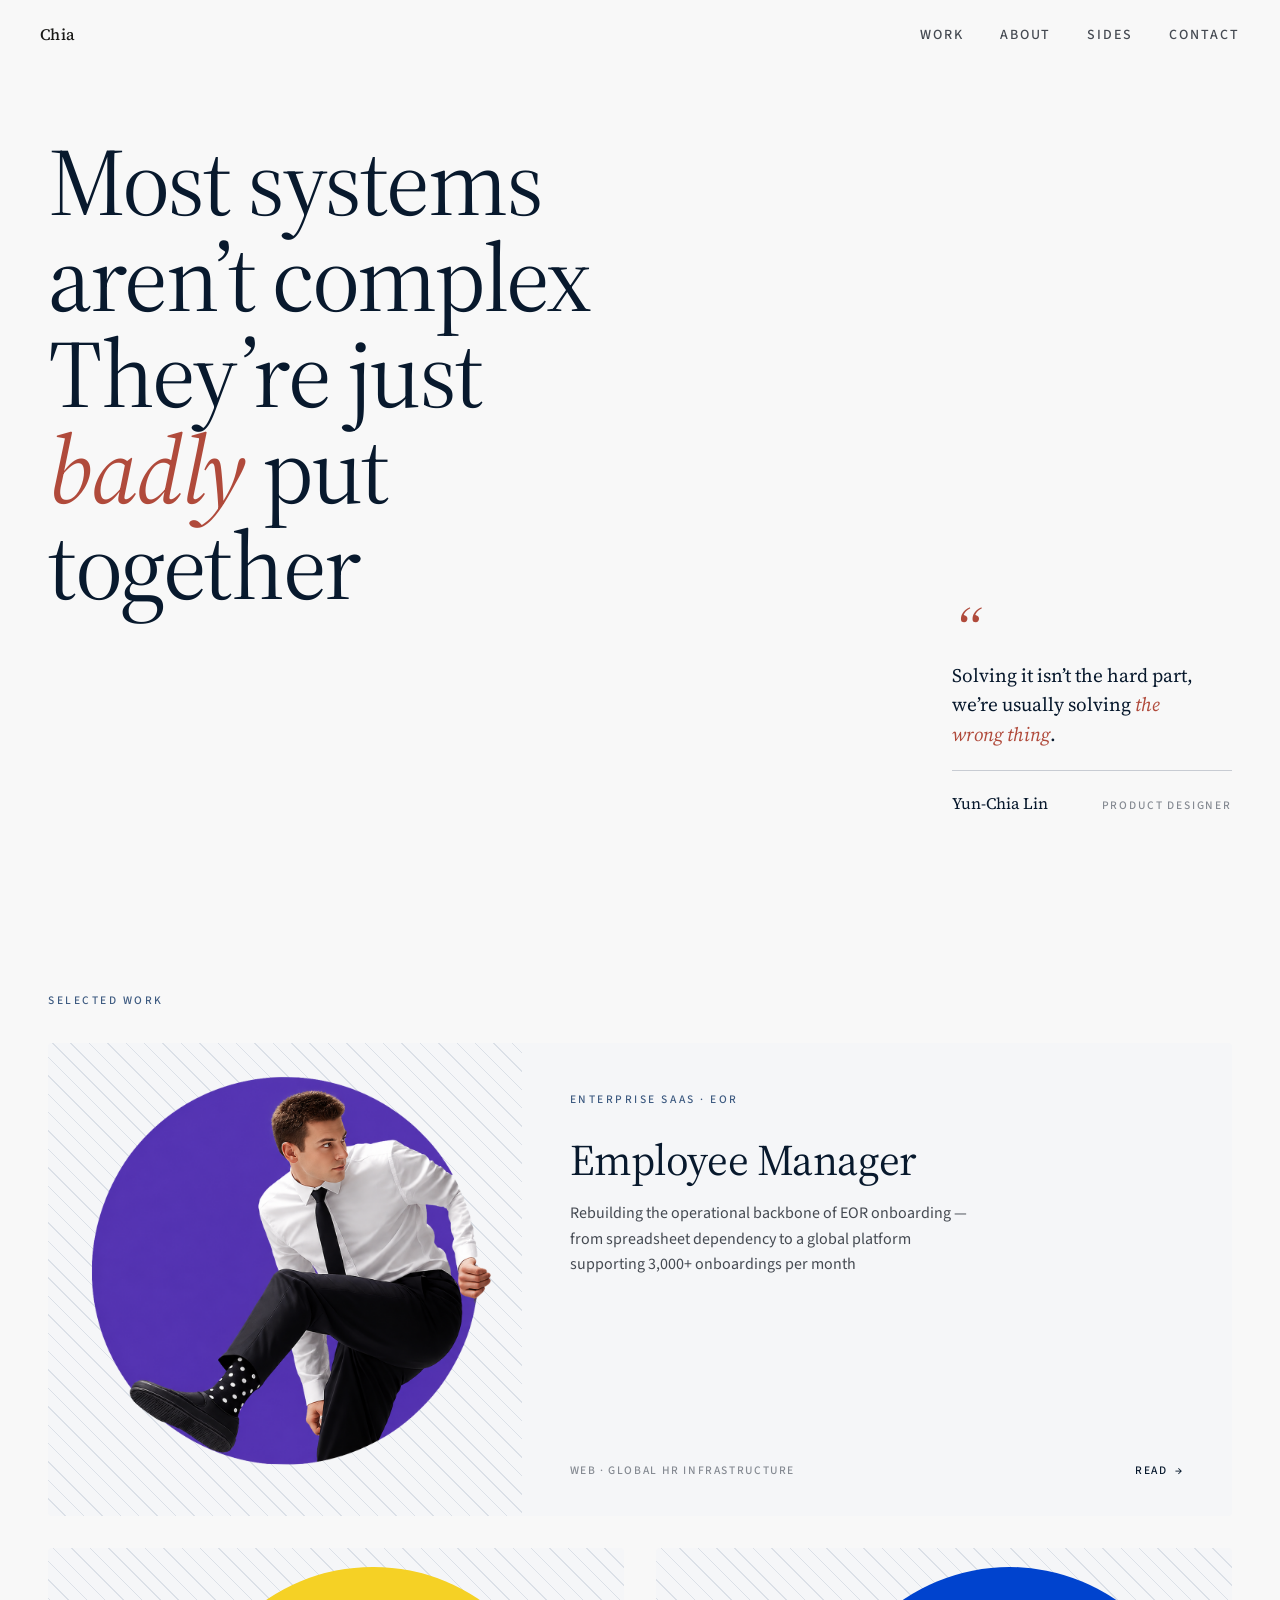
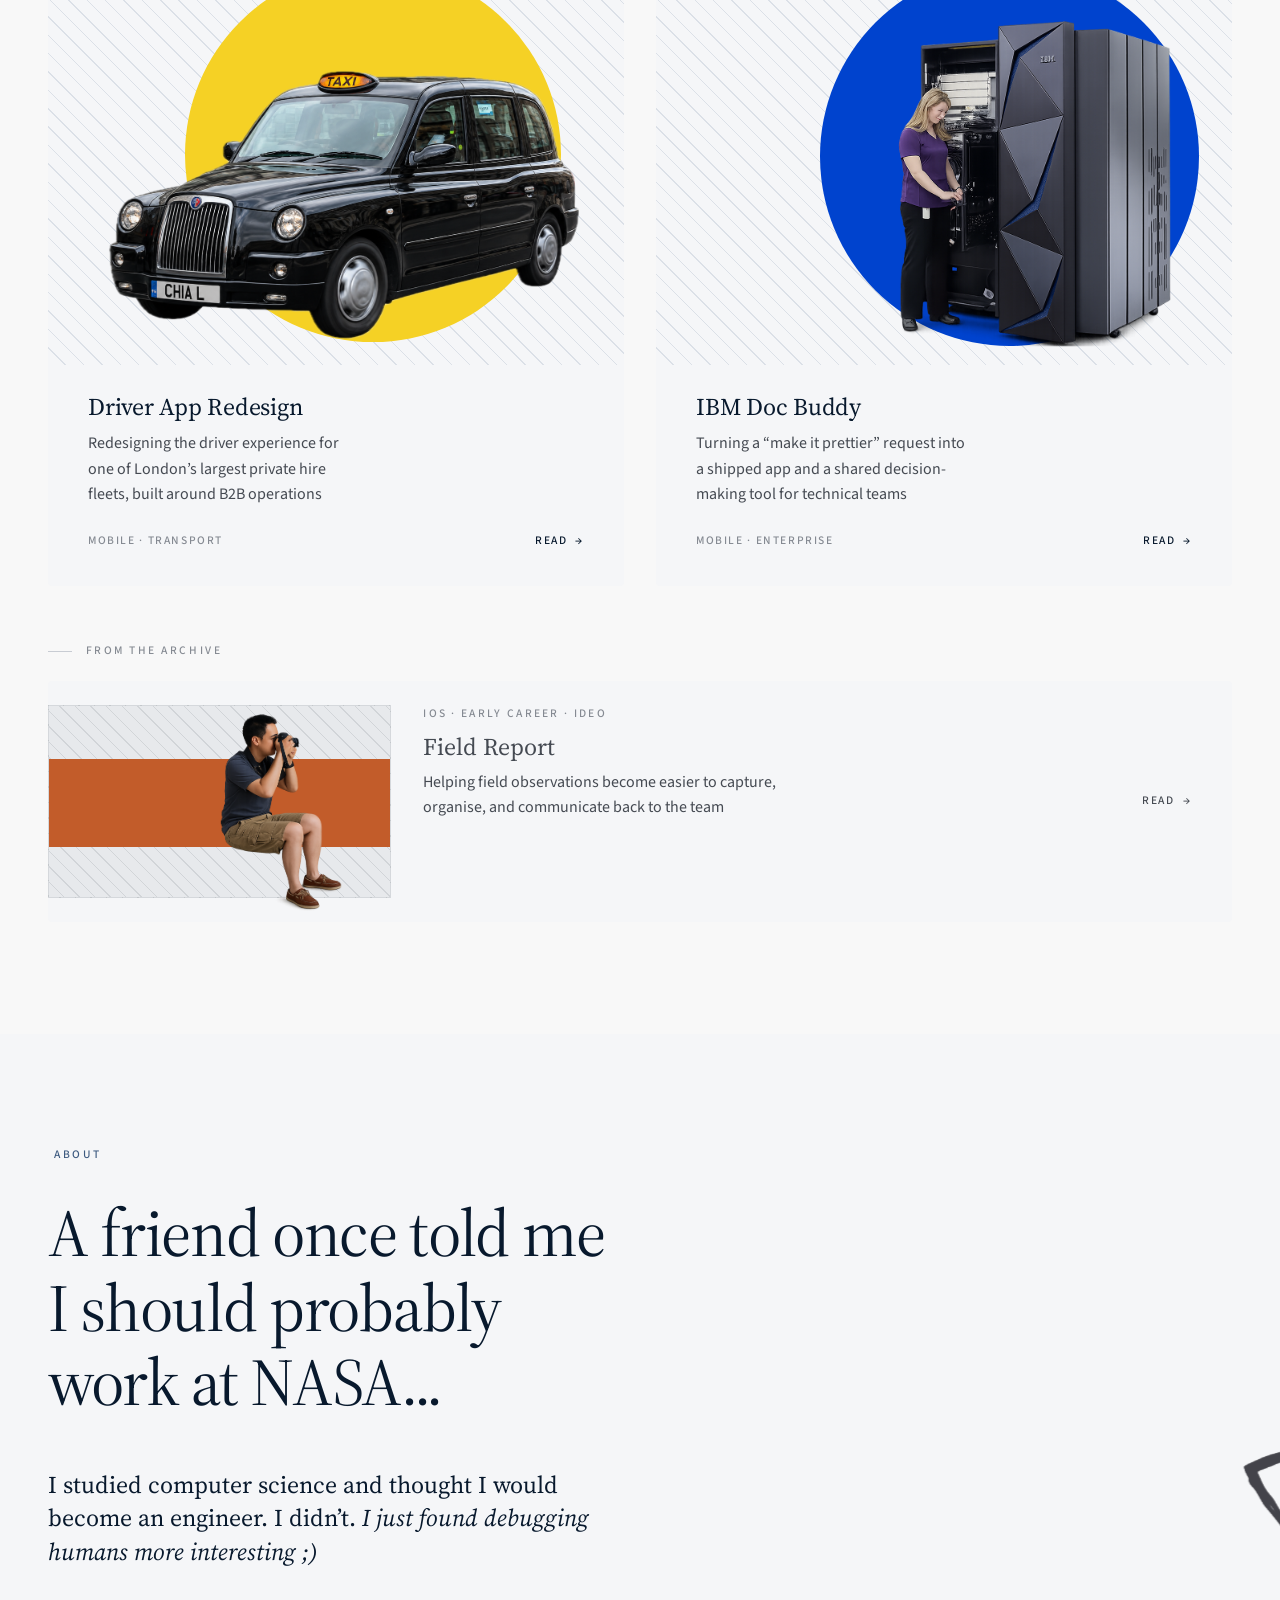
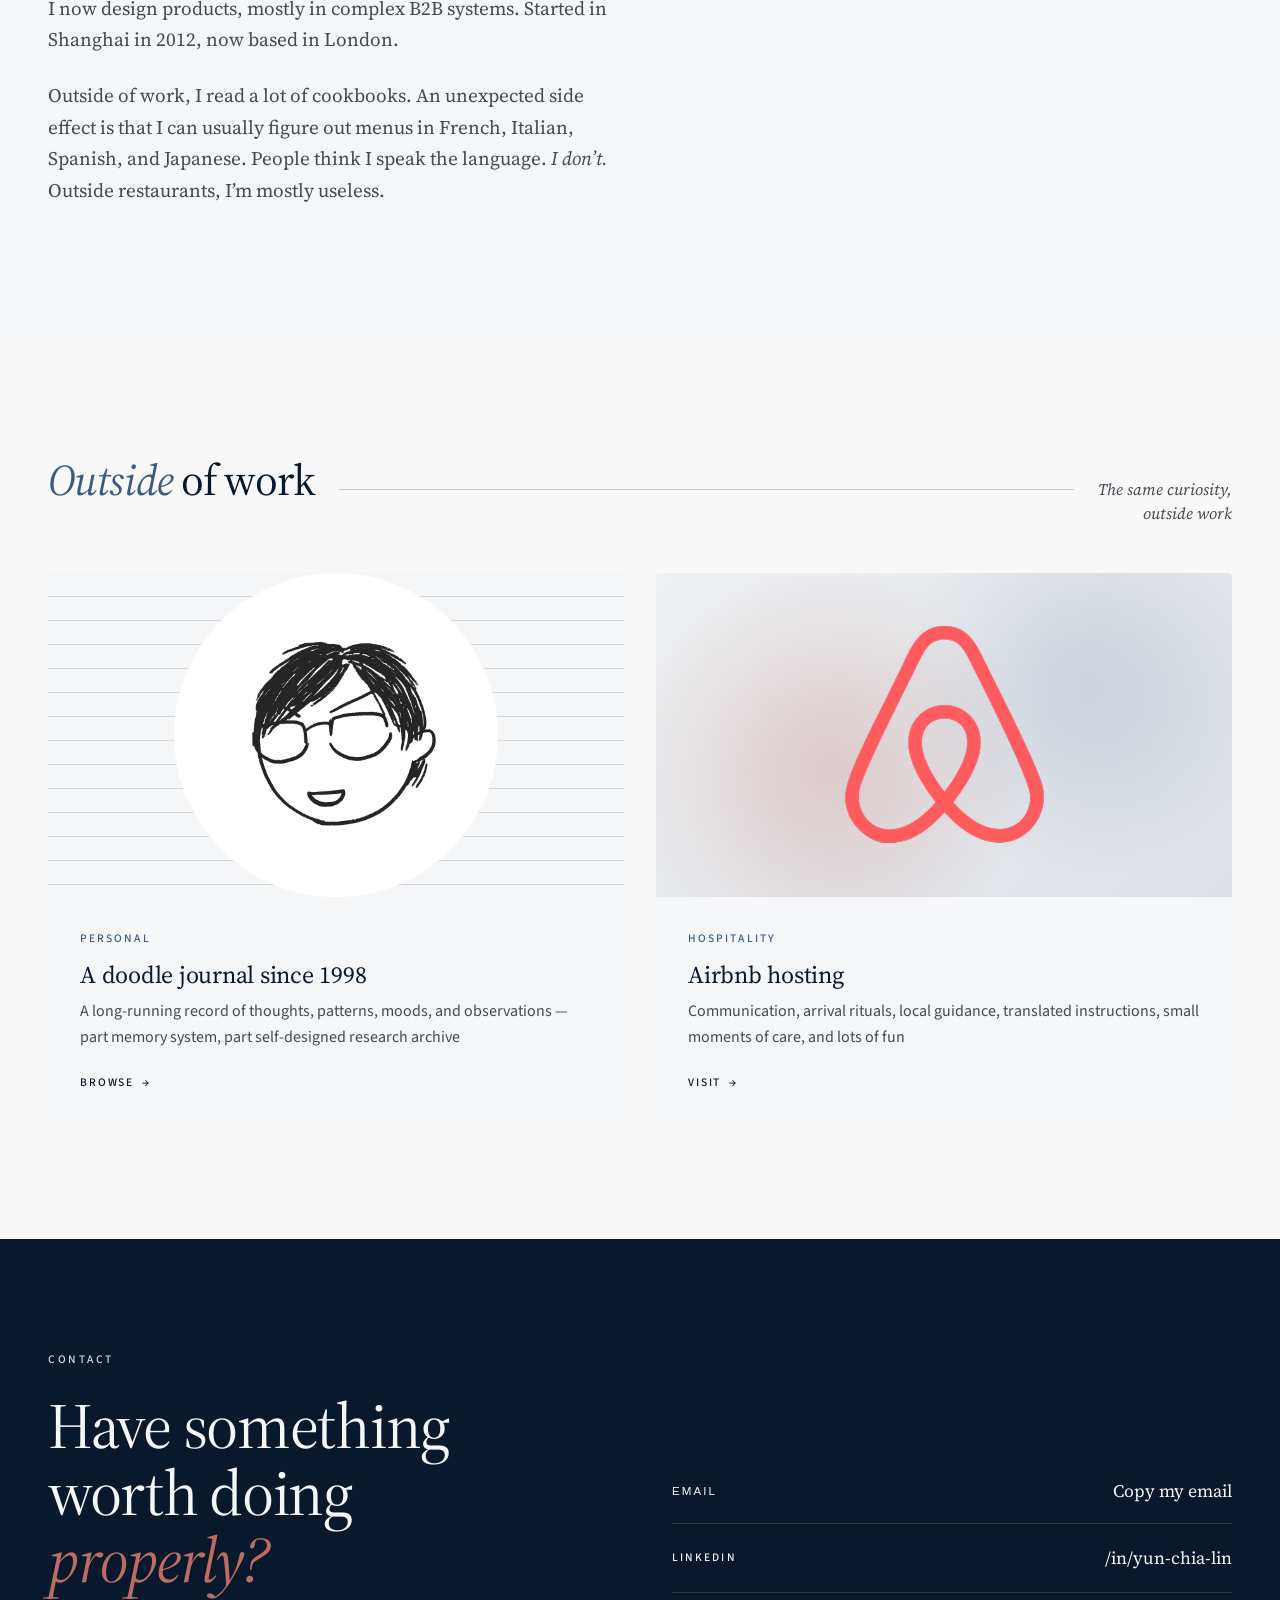
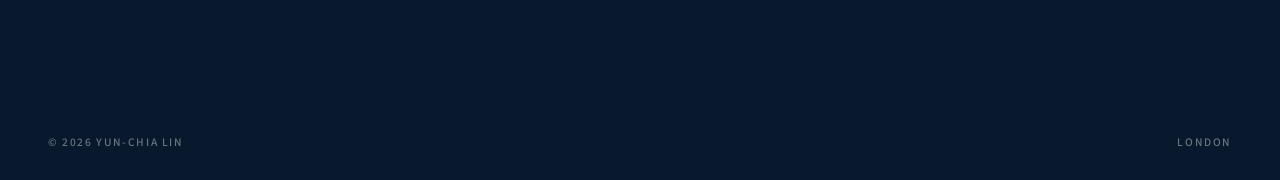
==== commit 8966741e: "add field-report transition" ====
--- a/index.html
+++ b/index.html
@@ -118,9 +118,12 @@
 
     <!-- Archive — older work, lighter visual weight -->
     <div class="archive-label reveal">From the archive</div>
-    <a class="archive-card overflow-img reveal" data-delay="1" href="work/field-report/index.html" aria-label="Field Report — iOS IDEO case study">
-      <div class="thumb">
-        <img src="assets/images/home/fieldreport-cover.png" alt="Field Report preview" loading="lazy">
+    <a class="archive-card overflow-img reveal" data-delay="1" data-transition="split" href="work/field-report/index.html" aria-label="Field Report — iOS IDEO case study">
+      <div class="thumb thumb--fieldreport">
+        <div class="thumb-art">
+          <span class="thumb-shape" aria-hidden="true"></span>
+          <img src="assets/images/home/fieldreport-cover.png" alt="Field Report preview" loading="lazy">
+        </div>
       </div>
       <div class="body">
         <span class="tag">iOS · Early career · IDEO</span>
--- a/assets/css/index.css
+++ b/assets/css/index.css
@@ -447,21 +447,39 @@
   height: auto;
   display: block;
 }
+/* Archive thumbs are a fixed 16:9 box but the cover art is taller: let the
+   bottom (e.g. Field Report's shoes) spill out of the frame instead of being
+   cut off. In normal flow, no absolute positioning — keeps Safari happy. */
+.archive-card.overflow-img .thumb {
+  overflow: visible;
+  min-height: 0; /* else aspect-ratio grows the box to fit the image */
+}
+.archive-card.overflow-img .thumb img { position: relative; z-index: 1; }
 
 /* thumb-shape: coloured backdrop shape drawn in CSS behind a transparent cutout.
-   Position/size are % of the thumb box (= the image box), measured from the
-   source artwork, so the shape scales with the card. Set per project below. */
+   Position/size are % of the image box, measured from the source artwork, so
+   the shape scales with the card. Circles by default; set --shape-h (and
+   --shape-radius: 0) for a rectangle. Set per project below.
+   The image box is the thumb itself, or a .thumb-art wrapper where the thumb
+   is a fixed frame the image overflows (archive cards). */
 .thumb-shape {
   position: absolute;
   left: var(--shape-x);
   top: var(--shape-y);
   width: var(--shape-w);
-  aspect-ratio: 1;
+  height: var(--shape-h, auto);
+  aspect-ratio: 1; /* ignored once --shape-h sets a height */
   border-radius: var(--shape-radius, 50%);
   background: var(--shape-color);
   pointer-events: none;
 }
 .thumb-shape + img { position: relative; z-index: 1; }
+.thumb-art {
+  position: relative;
+  z-index: 1; /* overflowing art stays above the card text */
+  width: 100%;
+  align-self: start;
+}
 
 /* driver-cover.png 1435×1037: circle Ø935 at (342, 46) */
 .thumb--driver {
@@ -476,6 +494,16 @@
   --shape-x: 28.50%;
   --shape-y: 4.44%;
   --shape-w: 65.78%;
+}
+
+/* fieldreport-cover.png 1651×1024: full-width band, y 260–681 (422 tall) */
+.thumb--fieldreport {
+  --shape-color: #C25C2A; /* field-report case study --accent (terracotta) */
+  --shape-x: 0%;
+  --shape-y: 25.39%;
+  --shape-w: 100%;
+  --shape-h: 41.21%;
+  --shape-radius: 0;
 }
 /* Hover: car edges forward (left) as if about to pull away.
    The click transition clones the car from its hovered position, so it
@@ -508,6 +536,9 @@
 /* Cards sliding off-screen mustn't add a horizontal scrollbar mid-transition */
 html.pt-leaving { overflow-x: hidden; } /* on html only: body would become a scroller */
 html.pt-leaving .work-card { pointer-events: none; }
+/* A whole card copied into the layer: no card transitions, no layout margins */
+.pt-card { position: absolute; margin: 0; transition: none; will-change: transform; }
+.pt-hidden { visibility: hidden; }
 /* Hide the originals while their clones animate */
 .pt-source .thumb-shape,
 .pt-source .thumb-shape + img { visibility: hidden; }
